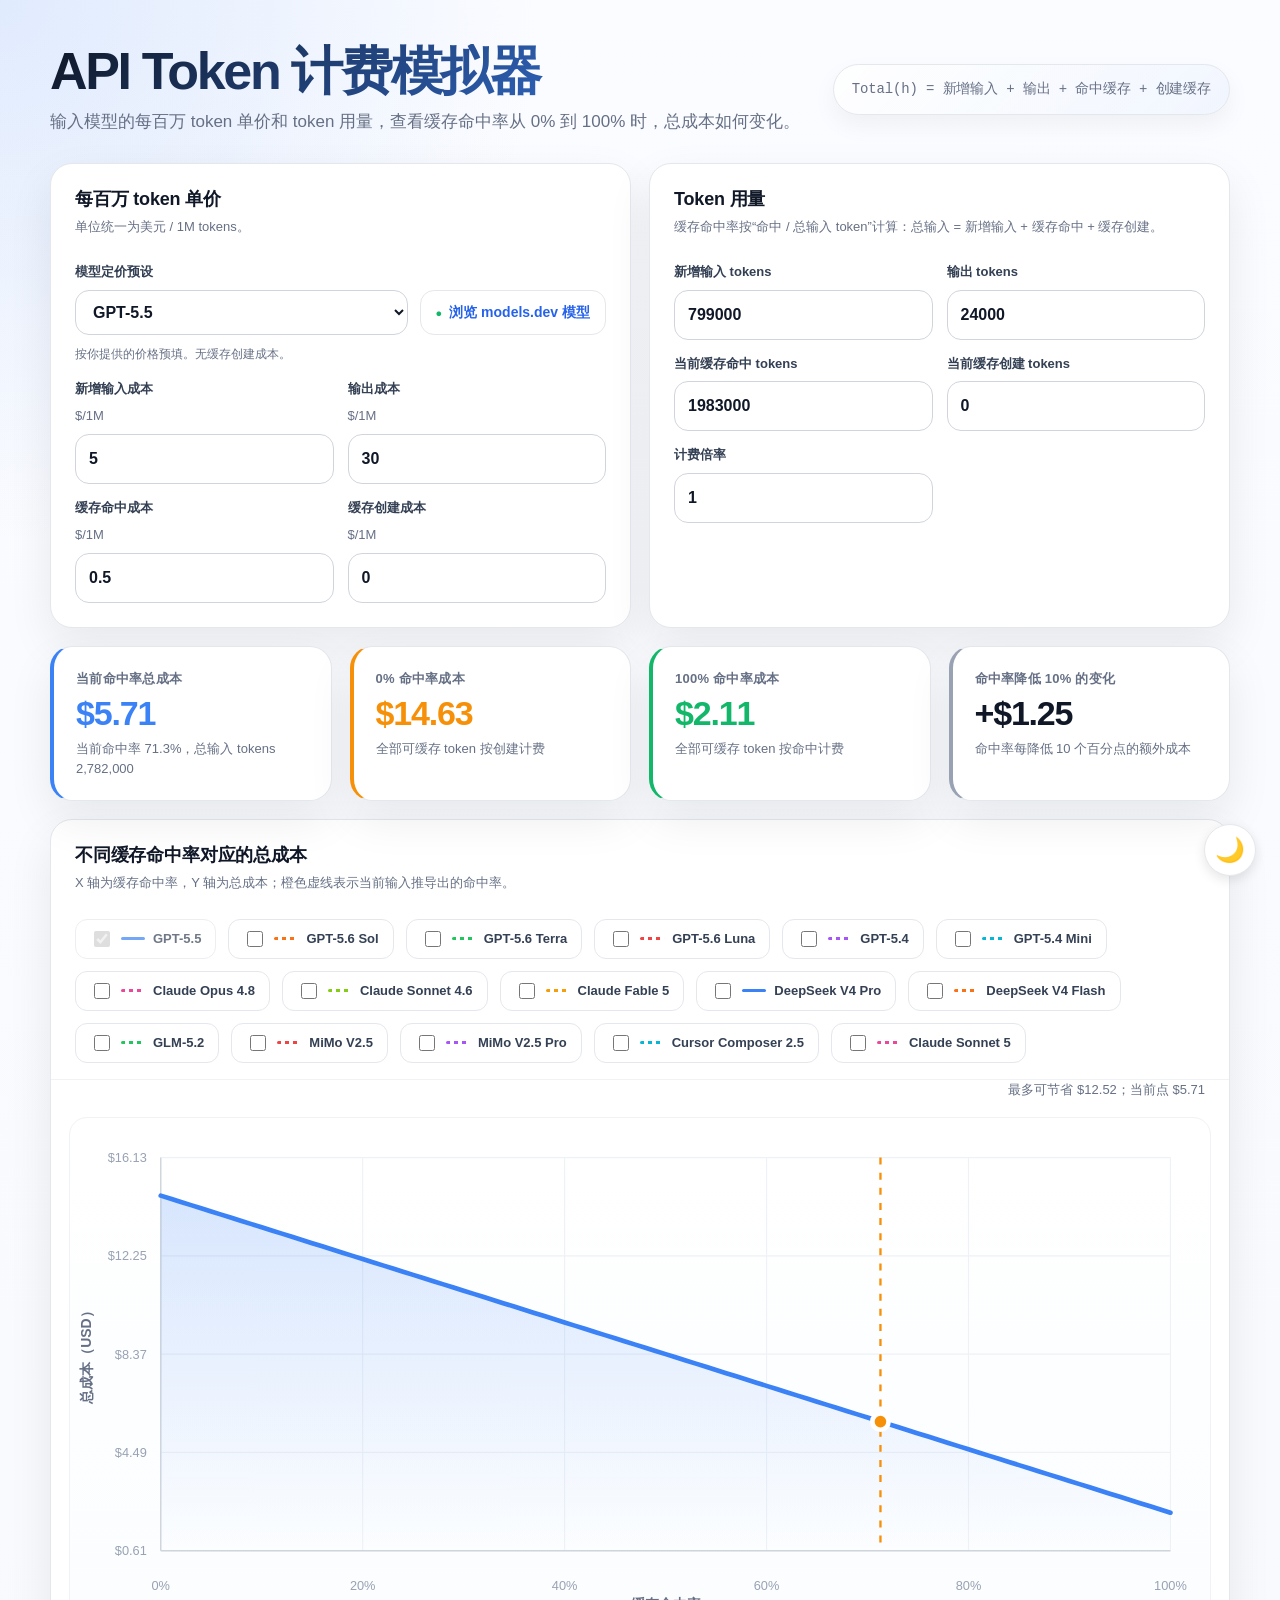
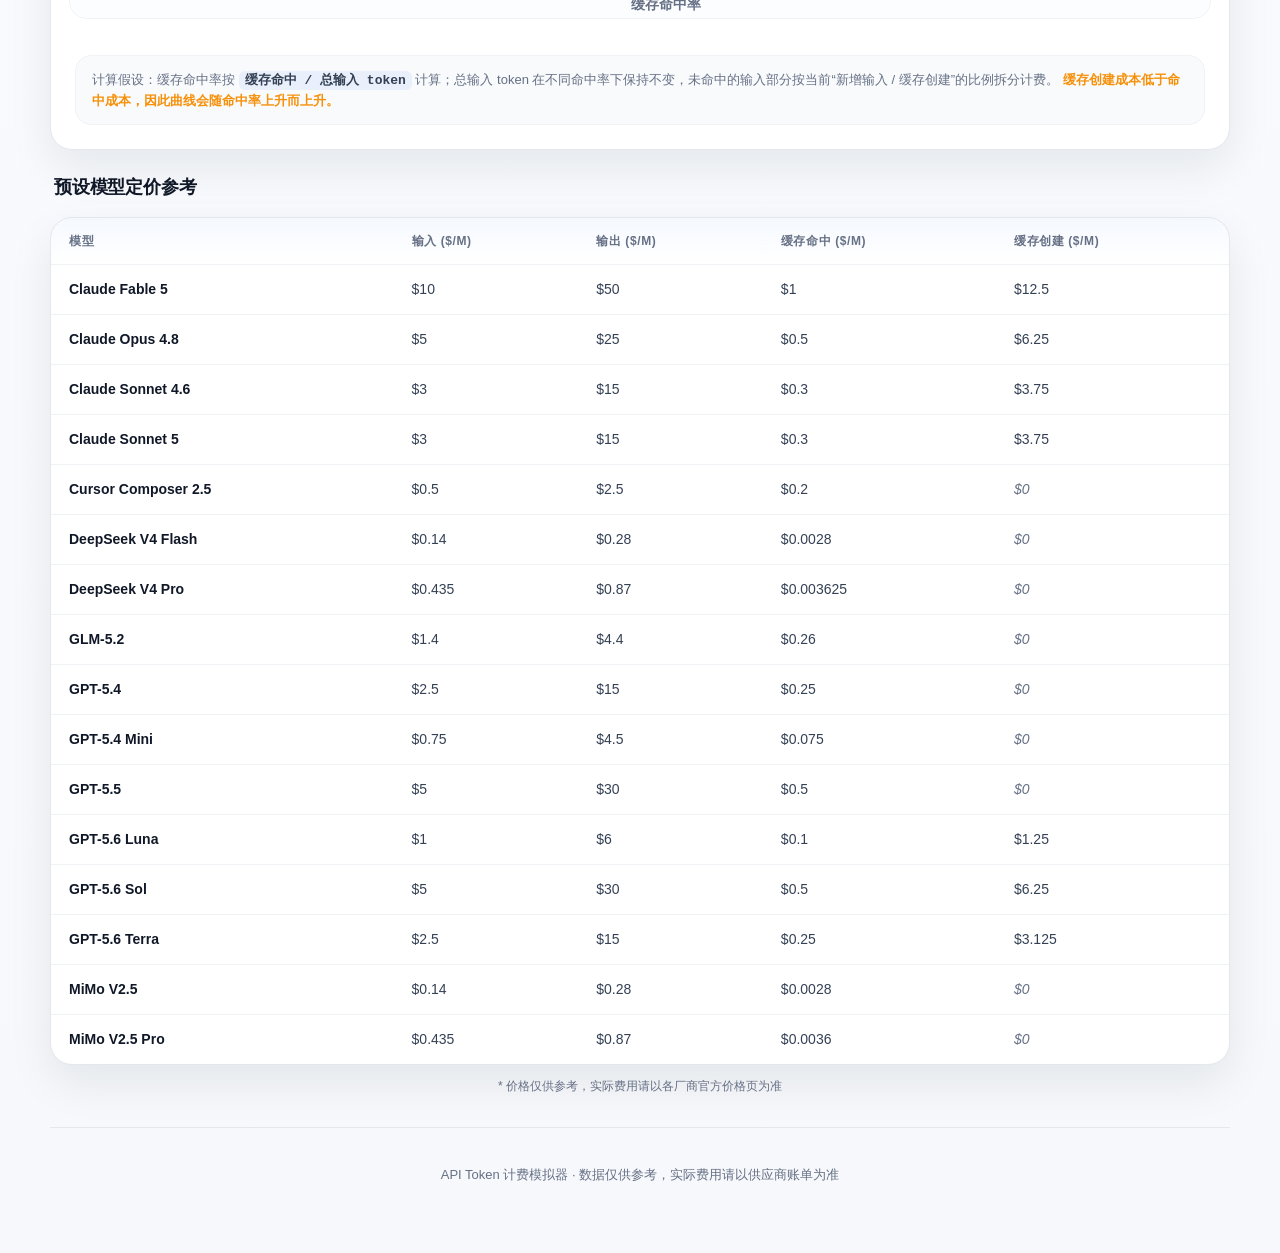
==== index.html @ b1115dfd "refactor: extract preset and chart modules" ====
<!doctype html>
<html lang="zh-CN">
<head>
  <meta charset="utf-8">
  <meta name="viewport" content="width=device-width, initial-scale=1">
  <title>API Token 计费模拟器</title>
  <link rel="stylesheet" href="styles.css">
</head>
<body>
  <div class="page">
    <header>
      <div>
        <h1>API Token 计费模拟器</h1>
        <p class="lead">输入模型的每百万 token 单价和 token 用量，查看缓存命中率从 0% 到 100% 时，总成本如何变化。</p>
      </div>
      <div class="formula-pill">Total(h) = 新增输入 + 输出 + 命中缓存 + 创建缓存</div>
    </header>

    <main>
      <section class="grid top-grid" aria-label="成本与 token 输入">
        <div class="panel">
          <div class="panel-head">
            <div>
              <h2 class="panel-title">每百万 token 单价</h2>
              <p class="panel-note">单位统一为美元 / 1M tokens。</p>
            </div>
          </div>
          <div class="preset-row">
            <div class="preset-head">
              <label>模型定价预设
                <select id="pricingPreset"></select>
              </label>
              <button type="button" id="loadModelsDev" class="md-btn"><span class="md-dot">●</span>浏览 models.dev 模型</button>
            </div>
            <p id="presetHint" class="preset-hint">预设仅用于快速填充，实际价格请以你的供应商账单或官方价格页为准。</p>
          </div>
          <div class="inputs">
            <label>新增输入成本 <span class="unit">$/1M</span>
              <input id="priceNew" type="number" min="0" step="0.0001" value="5">
            </label>
            <label>输出成本 <span class="unit">$/1M</span>
              <input id="priceOut" type="number" min="0" step="0.0001" value="30">
            </label>
            <label>缓存命中成本 <span class="unit">$/1M</span>
              <input id="priceHit" type="number" min="0" step="0.0001" value="0.5">
            </label>
            <label>缓存创建成本 <span class="unit">$/1M</span>
              <input id="priceCreate" type="number" min="0" step="0.0001" value="5">
            </label>
          </div>
        </div>

        <div class="panel">
          <div class="panel-head">
            <div>
            <h2 class="panel-title">Token 用量</h2>
              <p class="panel-note">缓存命中率按“命中 / 总输入 token”计算：总输入 = 新增输入 + 缓存命中 + 缓存创建。</p>
            </div>
          </div>
          <div class="inputs">
            <label>新增输入 tokens
              <input id="tokensNew" type="number" min="0" step="1" value="799000">
            </label>
            <label>输出 tokens
              <input id="tokensOut" type="number" min="0" step="1" value="24000">
            </label>
            <label>当前缓存命中 tokens
              <input id="tokensHit" type="number" min="0" step="1" value="1983000">
            </label>
            <label>当前缓存创建 tokens
              <input id="tokensCreate" type="number" min="0" step="1" value="0">
            </label>
            <label>计费倍率
              <input id="multiplier" type="number" min="0" step="0.01" value="1">
            </label>
          </div>
        </div>
      </section>

      <section class="grid summary-grid" aria-label="计算摘要">
        <div class="card">
          <span class="card-label">当前命中率总成本</span>
          <output id="currentCost" class="card-value">—</output>
          <div id="currentRateText" class="card-sub">—</div>
        </div>
        <div class="card">
          <span class="card-label">0% 命中率成本</span>
          <output id="zeroCost" class="card-value">—</output>
          <div class="card-sub">全部可缓存 token 按创建计费</div>
        </div>
        <div class="card">
          <span class="card-label">100% 命中率成本</span>
          <output id="fullCost" class="card-value">—</output>
          <div class="card-sub">全部可缓存 token 按命中计费</div>
        </div>
        <div class="card">
          <span class="card-label">命中率降低 10% 的变化</span>
          <output id="deltaCost" class="card-value">—</output>
          <div id="deltaText" class="card-sub">—</div>
        </div>
      </section>

      <section class="panel chart-panel" aria-label="成本曲线">
        <div class="panel-head">
          <div>
            <h2 class="panel-title">不同缓存命中率对应的总成本</h2>
            <p class="panel-note">X 轴为缓存命中率，Y 轴为总成本；橙色虚线表示当前输入推导出的命中率。</p>
          </div>
        </div>
        <div id="modelSelector" class="model-selector">
          <!-- 模型选择器将由 JavaScript 动态生成 -->
        </div>
        <div class="chart-controls">
          <span id="chartStatus" class="status">—</span>
        </div>
        <div class="chart-wrap">
          <svg id="chart" viewBox="0 0 980 430" role="img" aria-label="缓存命中率与总成本折线图"></svg>
          <div id="tooltip" class="tooltip" aria-hidden="true"></div>
        </div>
        <div class="help">
          计算假设：缓存命中率按 <code>缓存命中 / 总输入 token</code> 计算；总输入 token 在不同命中率下保持不变，未命中的输入部分按当前“新增输入 / 缓存创建”的比例拆分计费。
          <span id="inlineWarning"></span>
        </div>
      </section>
    </main>

    <section class="pricing-table-section" aria-label="模型定价参考表">
      <h2 class="panel-title pricing-table-title">预设模型定价参考</h2>
      <div class="pricing-table-wrap">
        <table class="pricing-table">
          <thead>
            <tr>
              <th>模型</th>
              <th>输入 ($/M)</th>
              <th>输出 ($/M)</th>
              <th>缓存命中 ($/M)</th>
              <th>缓存创建 ($/M)</th>
            </tr>
          </thead>
          <tbody id="pricingTableBody">
            <!-- 表格内容由 JavaScript 动态生成 -->
          </tbody>
        </table>
      </div>
      <p class="pricing-note">* 价格仅供参考，实际费用请以各厂商官方价格页为准</p>
    </section>

    <footer>
      <p>API Token 计费模拟器 · 数据仅供参考，实际费用请以供应商账单为准</p>
    </footer>
  </div>

  <button class="theme-toggle" id="themeToggle" title="切换深色/浅色模式">🌙</button>

  <div class="md-overlay" id="mdOverlay" role="dialog" aria-modal="true" aria-label="浏览 models.dev 真实模型">
    <div class="md-modal">
      <div class="md-head">
        <div>
          <div class="md-titleline">
            <span class="md-ledger-mark">$/M</span>
            <h3>models.dev 价格目录</h3>
          </div>
          <p class="md-sub">按需拉取当前模型价格，选中后填充到上方定价。仅本次会话有效，不会修改本地预设。</p>
        </div>
        <button type="button" class="md-close" id="mdClose" aria-label="关闭">×</button>
      </div>
      <input type="text" class="md-search" id="mdSearch" placeholder="搜索模型名称或厂商，例如 gpt、claude、gemini、deepseek…" autocomplete="off">
      <div class="md-status" id="mdStatus"></div>
      <div class="md-list" id="mdList"></div>
    </div>
  </div>

  <script type="module">
    import { $, clamp, escapeHtml } from './js/dom.js';
    import { MILLION, buildSeries, calculateCostAtRate, formatMoney, formatPercent, formatToken, readInputs } from './js/pricing.js';
    import { loadCalculatorState, loadTheme, saveCalculatorState, saveTheme } from './js/storage.js';
    import { renderChart, renderSummary } from './js/chart.js';
    import { applyPricingPreset, ensureModelVisible, findPricingPreset, getPricingPresets, getVisibleModels, initModelSelector, initPricingPresets, loadPricingPresets, registerRuntimePreset, renderModelSelector, renderPricingTable } from './js/presets.js';
    // 主题切换逻辑
    const themeToggle = document.getElementById('themeToggle');

    function getSystemTheme() {
      return window.matchMedia('(prefers-color-scheme: dark)').matches ? 'dark' : 'light';
    }

    function applyTheme(theme) {
      if (theme === 'dark') {
        document.documentElement.classList.add('dark-mode');
        themeToggle.textContent = '☀️';
        themeToggle.title = '切换到浅色模式';
      } else {
        document.documentElement.classList.remove('dark-mode');
        themeToggle.textContent = '🌙';
        themeToggle.title = '切换到深色模式';
      }
    }

    function toggleTheme() {
      const isDark = document.documentElement.classList.contains('dark-mode');
      const newTheme = isDark ? 'light' : 'dark';
      applyTheme(newTheme);
      saveTheme(newTheme);
    }

    // 初始化主题
    (function initTheme() {
      try {
        const saved = loadTheme();
        if (saved) {
          applyTheme(saved);
        } else {
          applyTheme(getSystemTheme());
        }
      } catch (_) {
        applyTheme(getSystemTheme());
      }
    })();

    themeToggle.addEventListener('click', toggleTheme);

    // 监听系统主题变化
    window.matchMedia('(prefers-color-scheme: dark)').addEventListener('change', (e) => {
      if (!loadTheme()) {
        applyTheme(e.matches ? 'dark' : 'light');
      }
    });

    const chartSize = { width: 980, height: 430 };
    const margin = { top: 34, right: 34, bottom: 58, left: 78 };
    const fields = [
      'priceNew', 'priceOut', 'priceHit', 'priceCreate',
      'tokensNew', 'tokensOut', 'tokensHit', 'tokensCreate', 'multiplier', 'pricingPreset'
    ];

    // ----- models.dev 真实模型浏览器：按需联网拉取，仅加入内存中的 pricingPresets，不写预设文件 -----
    const PROVIDER_LABELS = {
      openai: 'OpenAI', anthropic: 'Anthropic', google: 'Google', xai: 'xAI',
      deepseek: 'DeepSeek', zhipuai: 'Zhipu', mistral: 'Mistral', llama: 'Llama',
      alibaba: 'Qwen', xiaomi: 'Xiaomi', moonshotai: 'Kimi', meta: 'Meta',
      cohere: 'Cohere', perplexity: 'Perplexity', groq: 'Groq', togetherai: 'Together'
    };
    const provLabel = (p) => PROVIDER_LABELS[p] || p;

    let mdCatalogPromise = null;
    let mdCatalogList = [];

    const fmtUsd = (v) => (v >= 1 ? v.toFixed(2) : v.toFixed(v < 0.01 ? 4 : 3));


    function loadModelsDevCatalog() {
      if (mdCatalogPromise) return mdCatalogPromise;
      mdCatalogPromise = (async () => {
        try {
          const res = await fetch('https://models.dev/catalog.json', { cache: 'no-cache' });
          if (!res.ok) throw new Error('HTTP ' + res.status);
          const catalog = await res.json();
          mdCatalogList = buildCatalogList(catalog);
        } catch (e) {
          mdCatalogPromise = null;
          throw e;
        }
      })();
      return mdCatalogPromise;
    }

    function buildCatalogList(catalog) {
      const list = [];
      const providers = (catalog && catalog.providers) || {};
      for (const prov of Object.keys(providers)) {
        const models = (providers[prov] && providers[prov].models) || {};
        for (const mid of Object.keys(models)) {
          const m = models[mid];
          const c = m && m.cost;
          if (!c || c.input == null || c.output == null) continue;
          const name = m.name || mid;
          const id = 'md-' + (prov + '-' + mid).toLowerCase().replace(/[^a-z0-9]+/g, '-');
          list.push({
            id,
            provider: prov,
            label: provLabel(prov),
            name,
            priceNew: c.input,
            priceOut: c.output,
            priceHit: c.cache_read || 0,
            priceCreate: c.cache_write || 0,
            note: '来自 models.dev（' + provLabel(prov) + '），为基础费率，可能存在分档/上下文溢价，以官方账单为准。',
            search: (prov + ' ' + name + ' ' + mid + ' ' + (m.family || '')).toLowerCase()
          });
        }
      }
      list.sort((a, b) => a.label.localeCompare(b.label, 'en') || a.name.localeCompare(b.name, 'en'));
      return list;
    }

    function showCatalogReady() {
      $('mdStatus').textContent = '共 ' + mdCatalogList.length + ' 个带价格的模型，输入名称或厂商筛选。';
      renderCatalogResults('');
      $('mdSearch').focus();
    }

    function openModelsDevModal() {
      $('mdOverlay').classList.add('open');
      if (mdCatalogList.length) {
        showCatalogReady();
        return;
      }
      if (mdCatalogPromise) return;
      const btn = $('loadModelsDev');
      btn.disabled = true;
      btn.textContent = '加载中…';
      $('mdStatus').textContent = '正在从 models.dev 拉取最新模型与价格…';
      loadModelsDevCatalog().then(() => {
        showCatalogReady();
      }).catch((err) => {
        $('mdStatus').textContent = '加载失败：' + err.message + '（可能是网络或跨域限制，请稍后重试）。';
      }).finally(() => {
        btn.disabled = false;
        btn.innerHTML = '<span class="md-dot">●</span>浏览 models.dev 模型';
      });
    }

    function closeModelsDevModal() {
      $('mdOverlay').classList.remove('open');
      $('mdSearch').value = '';
    }

    function renderCatalogResults(query) {
      const list = $('mdList');
      const q = query.trim().toLowerCase();
      const matches = q ? mdCatalogList.filter((m) => m.search.includes(q)) : mdCatalogList;
      const shown = matches.slice(0, 300);
      if (matches.length === 0) {
        list.innerHTML = '<div class="md-empty">没有匹配 “' + escapeHtml(query) + '” 的模型。</div>';
        return;
      }
      let status;
      if (q) {
        status = '匹配 ' + matches.length + ' 个';
      } else {
        status = '共 ' + matches.length + ' 个带价格的模型，输入名称或厂商筛选。';
      }
      if (matches.length > shown.length) status += '（显示前 ' + shown.length + ' 个，继续输入可缩小范围）';
      $('mdStatus').textContent = status;
      list.innerHTML = shown.map((m) => (
        '<div class="md-row" data-id="' + m.id + '" role="option" tabindex="0">' +
          '<div class="md-main"><div class="md-name">' + escapeHtml(m.label + ' · ' + m.name) + '</div>' +
          '<div class="md-meta"><span class="md-prov">' + escapeHtml(m.provider) + '</span>' +
          (m.priceCreate ? '<span class="md-cache-tag">含缓存写入价</span>' : '') + '</div></div>' +
          '<div class="md-price"><span>in <b>$' + fmtUsd(m.priceNew) + '</b></span><span>out <b>$' + fmtUsd(m.priceOut) + '</b></span></div>' +
        '</div>'
      )).join('');
    }

    function addRuntimePreset(item) {
      const preset = registerRuntimePreset({
        id: item.id,
        name: item.label + ' · ' + item.name,
        priceNew: item.priceNew,
        priceOut: item.priceOut,
        priceHit: item.priceHit,
        priceCreate: item.priceCreate,
        note: item.note,
      });
      $('pricingPreset').value = preset.id;
      applyPricingPreset(preset.id);
      ensureModelVisible(preset.id);
      renderModelSelector(preset.id, update);
      renderPricingTable();
      update();
    }

    function selectModelsDevModel(id) {
      const item = mdCatalogList.find((m) => m.id === id);
      if (!item) return;
      addRuntimePreset(item);
      closeModelsDevModal();
    }








    const tokenFields = ['tokensNew', 'tokensOut', 'tokensHit', 'tokensCreate'];

    function saveToStorage() {
      const saved = loadCalculatorState();
      tokenFields.forEach((id) => { saved[id] = $(id).value; });
      saved.multiplier = $('multiplier').value;
      saved.pricingPreset = $('pricingPreset').value;
      saved.visibleModels = Array.from(getVisibleModels());
      saveCalculatorState(saved);
    }

    function loadFromStorage() {
      return loadCalculatorState();
    }

    function update() {
      const data = readInputs();
      renderSummary(data);
      renderChart(data, getPricingPresets(), getVisibleModels(), $('pricingPreset').value);
      saveToStorage();
    }

    fields.forEach((id) => $(id).addEventListener('input', () => {
      if (id === 'pricingPreset') {
        applyPricingPreset($('pricingPreset').value);
        // 切换预设时，确保新预设成为默认模型且可见
        const newPreset = $('pricingPreset').value;
        ensureModelVisible(newPreset);
        renderModelSelector(newPreset, update);
      }
      update();
    }));


    // 异步初始化
    async function init() {
      await loadPricingPresets();

      const saved = loadFromStorage();
      initPricingPresets('gpt55');
      if (saved.pricingPreset && findPricingPreset(saved.pricingPreset)) {
        $('pricingPreset').value = saved.pricingPreset;
        applyPricingPreset(saved.pricingPreset);
      }
      tokenFields.forEach((id) => {
        if (saved[id] !== undefined && saved[id] !== '') $(id).value = saved[id];
      });
      if (saved.multiplier !== undefined && saved.multiplier !== '') $('multiplier').value = saved.multiplier;

      renderPricingTable();
      initModelSelector($('pricingPreset').value, saved.visibleModels, update);
      setupModelsDevBrowser();
      update();
    }

    function setupModelsDevBrowser() {
      $('loadModelsDev').addEventListener('click', openModelsDevModal);
      $('mdClose').addEventListener('click', closeModelsDevModal);
      $('mdOverlay').addEventListener('click', (e) => {
        if (e.target === $('mdOverlay')) closeModelsDevModal();
      });
      let searchTimer = null;
      $('mdSearch').addEventListener('input', (e) => {
        clearTimeout(searchTimer);
        const v = e.target.value;
        searchTimer = setTimeout(() => renderCatalogResults(v), 120);
      });
      $('mdSearch').addEventListener('keydown', (e) => {
        if (e.key === 'Enter') {
          const first = $('mdList').querySelector('.md-row');
          if (first) selectModelsDevModel(first.getAttribute('data-id'));
        }
      });
      $('mdList').addEventListener('click', (e) => {
        const row = e.target.closest('.md-row');
        if (row) selectModelsDevModel(row.getAttribute('data-id'));
      });
      $('mdList').addEventListener('keydown', (e) => {
        if (e.key === 'Enter' && e.target.classList.contains('md-row')) {
          selectModelsDevModel(e.target.getAttribute('data-id'));
        }
      });
      document.addEventListener('keydown', (e) => {
        if (e.key === 'Escape' && $('mdOverlay').classList.contains('open')) closeModelsDevModal();
      });
    }

    init();
  </script>
</body>
</html>
---- styles.css ----
:root {
  color-scheme: light;
  --bg: #f6f8fb;
  --panel: #ffffff;
  --text: #101828;
  --muted: #667085;
  --line: #e4e7ec;
  --soft-line: #f0f2f5;
  --primary: #3b82f6;
  --primary-dark: #2563eb;
  --green: #12b76a;
  --orange: #f79009;
  --red: #f04438;
  --shadow: 0 18px 45px rgba(16, 24, 40, 0.08);
  --radius: 22px;
  --card-current-border: #3b82f6;
  --card-zero-border: #f79009;
  --card-full-border: #12b76a;
  --card-delta-border: #98a2b3;
}

:root.dark-mode {
  color-scheme: dark;
  --bg: #0f1117;
  --panel: #1a1d27;
  --text: #e5e7eb;
  --muted: #9ca3af;
  --line: #2d3139;
  --soft-line: #1f222a;
  --shadow: 0 18px 45px rgba(0, 0, 0, 0.3);
  --card-current-border: #60a5fa;
  --card-zero-border: #fbbf24;
  --card-full-border: #34d399;
  --card-delta-border: #6b7280;
}

* {
  box-sizing: border-box;
}

body {
  margin: 0;
  min-height: 100vh;
  background:
    radial-gradient(circle at top left, rgba(59, 130, 246, 0.14), transparent 34rem),
    linear-gradient(180deg, #fbfcff 0%, var(--bg) 100%);
  color: var(--text);
  font-family: -apple-system, BlinkMacSystemFont, "Segoe UI", "PingFang SC", "Hiragino Sans GB", "Microsoft YaHei", sans-serif;
  line-height: 1.5;
  transition: background 0.3s ease, color 0.3s ease;
}

:root.dark-mode body {
  background:
    radial-gradient(circle at top left, rgba(59, 130, 246, 0.08), transparent 34rem),
    linear-gradient(180deg, #13151d 0%, var(--bg) 100%);
}

.page {
  width: min(1180px, calc(100% - 32px));
  margin: 0 auto;
  padding: 44px 0 56px;
}

header {
  display: grid;
  grid-template-columns: 1fr auto;
  gap: 24px;
  align-items: end;
  margin-bottom: 28px;
}

h1 {
  margin: 0 0 10px;
  font-size: clamp(30px, 5vw, 52px);
  line-height: 1.06;
  letter-spacing: -0.045em;
  background: linear-gradient(135deg, var(--text) 0%, var(--primary) 100%);
  -webkit-background-clip: text;
  -webkit-text-fill-color: transparent;
  background-clip: text;
}

.lead {
  max-width: 760px;
  margin: 0;
  color: var(--muted);
  font-size: 17px;
}

.formula-pill {
  align-self: center;
  padding: 14px 18px;
  border: 1px solid var(--line);
  border-radius: 999px;
  background: linear-gradient(135deg, rgba(255, 255, 255, 0.9) 0%, rgba(59, 130, 246, 0.05) 100%);
  box-shadow: 0 10px 25px rgba(16, 24, 40, 0.05);
  color: var(--muted);
  font-size: 14px;
  white-space: nowrap;
  font-family: "SF Mono", "Fira Code", "Fira Mono", "Roboto Mono", monospace;
  font-weight: 500;
  letter-spacing: -0.01em;
}

.grid {
  display: grid;
  gap: 18px;
}

.top-grid {
  grid-template-columns: minmax(0, 1fr) minmax(0, 1fr);
  margin-bottom: 18px;
}

.panel {
  border: 1px solid var(--line);
  border-radius: var(--radius);
  background: var(--panel);
  box-shadow: var(--shadow);
  overflow: hidden;
  transition: transform 0.2s ease, box-shadow 0.2s ease;
}

.panel:hover {
  transform: translateY(-2px);
  box-shadow: 0 22px 50px rgba(16, 24, 40, 0.12);
}

.panel-head {
  display: flex;
  justify-content: space-between;
  gap: 16px;
  padding: 22px 24px 10px;
}

.panel-title {
  margin: 0;
  font-size: 18px;
  font-weight: 750;
  letter-spacing: -0.01em;
}

.panel-note {
  margin: 4px 0 0;
  color: var(--muted);
  font-size: 13px;
}

.inputs {
  display: grid;
  grid-template-columns: repeat(2, minmax(0, 1fr));
  gap: 14px;
  padding: 16px 24px 24px;
}

label {
  display: grid;
  gap: 8px;
  color: #344054;
  font-size: 13px;
  font-weight: 650;
}

:root.dark-mode label {
  color: #d1d5db;
}

.unit {
  color: var(--muted);
  font-weight: 500;
}

input,
select {
  width: 100%;
  border: 1px solid #d0d5dd;
  border-radius: 14px;
  padding: 12px 13px;
  color: var(--text);
  background: var(--panel);
  font: inherit;
  font-size: 16px;
  font-variant-numeric: tabular-nums;
  outline: none;
  transition: border-color 0.15s ease, box-shadow 0.15s ease;
}

:root.dark-mode input,
:root.dark-mode select {
  border-color: #374151;
}

input:focus,
select:focus {
  border-color: var(--primary);
  box-shadow: 0 0 0 4px rgba(59, 130, 246, 0.14);
}

input:hover:not(:focus),
select:hover:not(:focus) {
  border-color: #9ca3af;
}

.preset-row {
  padding: 16px 24px 0;
}

.preset-hint {
  margin: 10px 0 0;
  color: var(--muted);
  font-size: 12px;
}

.summary-grid {
  grid-template-columns: repeat(4, minmax(0, 1fr));
  margin-bottom: 18px;
}

.card {
  padding: 22px;
  border: 1px solid var(--line);
  border-radius: var(--radius);
  background: var(--panel);
  box-shadow: var(--shadow);
  border-left: 4px solid transparent;
  transition: transform 0.2s ease, box-shadow 0.2s ease, border-color 0.3s ease;
}

.card:hover {
  transform: translateY(-2px);
  box-shadow: 0 22px 50px rgba(16, 24, 40, 0.12);
}

.card:nth-child(1) {
  border-left-color: var(--card-current-border);
}

.card:nth-child(2) {
  border-left-color: var(--card-zero-border);
}

.card:nth-child(3) {
  border-left-color: var(--card-full-border);
}

.card:nth-child(4) {
  border-left-color: var(--card-delta-border);
}

.card-label {
  display: block;
  color: var(--muted);
  font-size: 13px;
  font-weight: 700;
  letter-spacing: 0.02em;
}

.card-value {
  margin-top: 8px;
  display: block;
  font-size: clamp(24px, 3vw, 34px);
  line-height: 1;
  font-weight: 820;
  letter-spacing: -0.035em;
  font-variant-numeric: tabular-nums;
  transition: color 0.3s ease;
}

.card:nth-child(1) .card-value {
  color: var(--primary);
}

.card:nth-child(2) .card-value {
  color: var(--orange);
}

.card:nth-child(3) .card-value {
  color: var(--green);
}

.card-sub {
  margin-top: 9px;
  color: var(--muted);
  font-size: 13px;
  min-height: 20px;
}

.chart-panel {
  padding: 0;
}

.chart-controls {
  display: flex;
  align-items: center;
  gap: 14px;
  flex-wrap: wrap;
  padding: 0 24px 18px;
}

.control-inline {
  display: flex;
  align-items: center;
  gap: 10px;
  color: #344054;
  font-size: 13px;
  font-weight: 700;
}

.control-inline input {
  width: 110px;
  padding: 9px 11px;
  font-size: 14px;
  border-radius: 12px;
}

.model-selector {
  display: flex;
  flex-wrap: wrap;
  gap: 12px;
  padding: 16px 24px;
  border-bottom: 1px solid var(--soft-line);
}

.model-selector-label {
  display: flex;
  align-items: center;
  gap: 8px;
  padding: 8px 14px;
  border: 1px solid var(--line);
  border-radius: 12px;
  background: var(--panel);
  cursor: pointer;
  font-size: 13px;
  font-weight: 600;
  transition: all 0.2s ease;
  user-select: none;
}

.model-selector-label:hover:not(.disabled) {
  border-color: var(--primary);
  background: rgba(59, 130, 246, 0.05);
}

.model-selector-label.disabled {
  opacity: 0.7;
  cursor: not-allowed;
}

.model-selector-label input[type="checkbox"] {
  width: 16px;
  height: 16px;
  padding: 0;
  border-radius: 4px;
  cursor: pointer;
}

.model-selector-label.disabled input[type="checkbox"] {
  cursor: not-allowed;
}

.model-color-indicator {
  display: inline-block;
  width: 24px;
  height: 3px;
  border-radius: 2px;
  flex-shrink: 0;
}

.model-name {
  white-space: nowrap;
}

.status {
  margin-left: auto;
  color: var(--muted);
  font-size: 13px;
}

.chart-wrap {
  position: relative;
  padding: 0 18px 22px;
}

svg {
  display: block;
  width: 100%;
  height: auto;
  border: 1px solid var(--soft-line);
  border-radius: 18px;
  background: linear-gradient(180deg, #ffffff 0%, #fbfdff 100%);
}

.axis-label {
  fill: #667085;
  font-size: 12px;
  font-weight: 650;
}

.tick-label {
  fill: #98a2b3;
  font-size: 11px;
  font-variant-numeric: tabular-nums;
}

.grid-line {
  stroke: #eef2f6;
  stroke-width: 1;
}

.axis-line {
  stroke: #d0d5dd;
  stroke-width: 1.2;
}

.cost-line {
  fill: none;
  stroke: var(--primary);
  stroke-width: 4;
  stroke-linecap: round;
  stroke-linejoin: round;
  filter: drop-shadow(0 8px 10px rgba(37, 99, 235, 0.18));
}

.area-fill {
  fill: url(#areaGradient);
}

.current-line {
  stroke: var(--orange);
  stroke-width: 2;
  stroke-dasharray: 6 7;
}

.current-dot {
  fill: var(--orange);
  stroke: white;
  stroke-width: 4;
}

.hover-layer {
  cursor: crosshair;
}

.tooltip {
  position: absolute;
  z-index: 3;
  min-width: 190px;
  padding: 12px 13px;
  border: 1px solid rgba(16, 24, 40, 0.08);
  border-radius: 14px;
  background: rgba(16, 24, 40, 0.92);
  color: #fff;
  box-shadow: 0 16px 32px rgba(16, 24, 40, 0.22);
  font-size: 13px;
  pointer-events: none;
  opacity: 0;
  transform: translate(-50%, calc(-100% - 12px));
  transition: opacity 0.12s ease;
}

.tooltip strong {
  display: block;
  margin-bottom: 3px;
  font-size: 16px;
  font-variant-numeric: tabular-nums;
}

.help {
  margin: 14px 24px 24px;
  padding: 14px 16px;
  border-radius: 16px;
  background: #f8fafc;
  color: var(--muted);
  font-size: 13px;
  border: 1px solid var(--soft-line);
}

:root.dark-mode .help {
  background: #1f222a;
  border-color: #2d3139;
}

:root.dark-mode .current-dot {
  stroke: #1a1d27;
}

:root.dark-mode svg {
  background: linear-gradient(180deg, #1a1d27 0%, #13151d 100%);
}

.help code {
  color: #344054;
  font-weight: 700;
  background: rgba(59, 130, 246, 0.08);
  padding: 2px 6px;
  border-radius: 6px;
}

:root.dark-mode .help code {
  color: #93c5fd;
  background: rgba(59, 130, 246, 0.15);
}

.warning {
  color: var(--orange);
  font-weight: 750;
}

footer {
  margin-top: 32px;
  padding-top: 24px;
  border-top: 1px solid var(--line);
  text-align: center;
  color: var(--muted);
  font-size: 13px;
}

footer a {
  color: var(--primary);
  text-decoration: none;
}

footer a:hover {
  text-decoration: underline;
}

.theme-toggle {
  position: fixed;
  bottom: 24px;
  right: 24px;
  width: 52px;
  height: 52px;
  border-radius: 50%;
  border: 1px solid var(--line);
  background: var(--panel);
  box-shadow: 0 4px 12px rgba(0, 0, 0, 0.1);
  cursor: pointer;
  display: flex;
  align-items: center;
  justify-content: center;
  font-size: 24px;
  transition: all 0.3s ease;
  z-index: 100;
}

.theme-toggle:hover {
  transform: scale(1.1);
  box-shadow: 0 6px 20px rgba(0, 0, 0, 0.15);
}

.theme-toggle:active {
  transform: scale(0.95);
}

@keyframes fadeIn {
  from {
    opacity: 0;
    transform: translateY(10px);
  }
  to {
    opacity: 1;
    transform: translateY(0);
  }
}

.panel,
.card {
  animation: fadeIn 0.4s ease-out;
}

.card:nth-child(2) {
  animation-delay: 0.05s;
}

.card:nth-child(3) {
  animation-delay: 0.1s;
}

.card:nth-child(4) {
  animation-delay: 0.15s;
}

.pricing-table-title {
  margin-bottom: 16px;
  padding-left: 4px;
}

.pricing-table-section {
  margin-top: 24px;
  margin-bottom: 18px;
}

.pricing-table-wrap {
  overflow-x: auto;
  border: 1px solid var(--line);
  border-radius: var(--radius);
  background: var(--panel);
  box-shadow: var(--shadow);
}

.pricing-table {
  width: 100%;
  border-collapse: collapse;
  font-size: 14px;
}

.pricing-table th,
.pricing-table td {
  padding: 14px 18px;
  text-align: left;
  border-bottom: 1px solid var(--soft-line);
  white-space: nowrap;
}

.pricing-table th {
  background: linear-gradient(180deg, rgba(59, 130, 246, 0.05) 0%, transparent 100%);
  color: var(--muted);
  font-size: 12px;
  font-weight: 700;
  text-transform: uppercase;
  letter-spacing: 0.05em;
}

.pricing-table tbody tr:last-child td {
  border-bottom: none;
}

.pricing-table tbody tr:hover {
  background: rgba(59, 130, 246, 0.03);
}

:root.dark-mode .pricing-table tbody tr:hover {
  background: rgba(59, 130, 246, 0.08);
}

.pricing-table td:first-child {
  font-weight: 650;
  color: var(--text);
}

.pricing-table td:not(:first-child) {
  font-variant-numeric: tabular-nums;
  color: #344054;
}

:root.dark-mode .pricing-table td:not(:first-child) {
  color: #d1d5db;
}

.price-zero {
  color: var(--muted) !important;
  font-style: italic;
}

.pricing-note {
  margin-top: 12px;
  color: var(--muted);
  font-size: 12px;
  text-align: center;
}

@media (max-width: 920px) {
  header,
  .top-grid,
  .summary-grid {
    grid-template-columns: 1fr;
  }

  .formula-pill {
    justify-self: start;
    white-space: normal;
  }
}

@media (max-width: 620px) {
  .page {
    width: min(100% - 20px, 1180px);
    padding-top: 26px;
  }

  .inputs {
    grid-template-columns: 1fr;
    padding: 14px 16px 18px;
  }

  .panel-head,
  .chart-controls {
    padding-left: 16px;
    padding-right: 16px;
  }

  .card {
    padding: 18px;
  }

  .status {
    width: 100%;
    margin-left: 0;
  }
}
/* models.dev 真实模型浏览器 */
.preset-head {
  display: flex;
  align-items: flex-end;
  gap: 12px;
  flex-wrap: wrap;
}

.preset-head label {
  flex: 1;
  min-width: 240px;
}

.md-btn {
  appearance: none;
  border: 1px solid var(--line);
  background: var(--panel);
  color: var(--primary-dark);
  font: inherit;
  font-size: 14px;
  font-weight: 600;
  padding: 11px 15px;
  border-radius: 14px;
  cursor: pointer;
  transition: border-color .15s ease, background .15s ease, color .15s ease;
  white-space: nowrap;
  flex-shrink: 0;
}
.md-btn:hover { border-color: var(--primary); background: rgba(59, 130, 246, .06); }
.md-btn:disabled { opacity: .65; cursor: progress; }
.md-btn .md-dot { color: var(--green); margin-right: 7px; font-size: 11px; vertical-align: middle; }

.md-overlay {
  position: fixed;
  inset: 0;
  background: rgba(16, 24, 40, .36);
  backdrop-filter: blur(6px);
  display: none;
  align-items: center;
  justify-content: center;
  padding: 28px;
  z-index: 50;
}
.md-overlay.open { display: flex; }
.md-modal {
  width: min(860px, 100%);
  max-height: min(82vh, 720px);
  background: linear-gradient(180deg, rgba(255, 255, 255, .98) 0%, var(--panel) 100%);
  border: 1px solid var(--line);
  border-radius: var(--radius);
  box-shadow: 0 24px 70px rgba(16, 24, 40, .18);
  display: flex;
  flex-direction: column;
  overflow: hidden;
}
:root.dark-mode .md-modal {
  background: linear-gradient(180deg, rgba(31, 34, 42, .98) 0%, var(--panel) 100%);
  box-shadow: 0 24px 70px rgba(0, 0, 0, .42);
}
.md-head {
  display: flex;
  align-items: flex-start;
  justify-content: space-between;
  gap: 18px;
  padding: 22px 24px 16px;
  border-bottom: 1px solid var(--soft-line);
}
.md-titleline {
  display: flex;
  align-items: center;
  gap: 10px;
}
.md-ledger-mark {
  width: 34px;
  height: 34px;
  border: 1px solid rgba(59, 130, 246, .22);
  border-radius: 12px;
  background:
    linear-gradient(135deg, rgba(59, 130, 246, .16), rgba(18, 183, 106, .12)),
    var(--bg);
  display: grid;
  place-items: center;
  color: var(--primary-dark);
  font-family: "SF Mono", "Fira Code", monospace;
  font-size: 13px;
  font-weight: 700;
  letter-spacing: -.04em;
  box-shadow: inset 0 1px 0 rgba(255, 255, 255, .6);
}
.md-head h3 {
  margin: 0;
  font-size: 20px;
  line-height: 1.2;
  letter-spacing: -0.035em;
}
.md-head .md-sub {
  max-width: 660px;
  margin: 8px 0 0;
  font-size: 13px;
  color: var(--muted);
  line-height: 1.55;
}
.md-close {
  appearance: none;
  border: 1px solid transparent;
  background: transparent;
  font-size: 24px;
  line-height: 1;
  color: var(--muted);
  cursor: pointer;
  width: 36px;
  height: 36px;
  border-radius: 12px;
  flex-shrink: 0;
  transition: background .15s ease, border-color .15s ease, color .15s ease;
}
.md-close:hover { background: var(--soft-line); border-color: var(--line); color: var(--text); }
.md-search {
  margin: 18px 24px 10px;
  padding: 12px 14px;
  border: 1px solid var(--line);
  border-radius: 15px;
  font: inherit;
  font-size: 15px;
  background: var(--bg);
  color: var(--text);
  box-shadow: inset 0 1px 0 rgba(255, 255, 255, .45);
}
.md-search:focus { outline: none; border-color: var(--primary); box-shadow: 0 0 0 4px rgba(59, 130, 246, .14); }
.md-status {
  padding: 0 24px 10px;
  font-size: 12px;
  color: var(--muted);
  min-height: 18px;
}
.md-list {
  overflow-y: auto;
  padding: 0 18px 18px;
  flex: 1;
  scrollbar-gutter: stable;
}
.md-row {
  position: relative;
  display: grid;
  grid-template-columns: minmax(0, 1fr) auto;
  align-items: center;
  gap: 18px;
  padding: 14px 15px 14px 18px;
  border-radius: 18px;
  cursor: pointer;
  border: 1px solid transparent;
  background: rgba(255, 255, 255, .52);
  transition: background .15s ease, border-color .15s ease, transform .15s ease, box-shadow .15s ease;
}
:root.dark-mode .md-row { background: rgba(255, 255, 255, .02); }
.md-row::before {
  content: "";
  position: absolute;
  left: 8px;
  top: 13px;
  bottom: 13px;
  width: 3px;
  border-radius: 999px;
  background: linear-gradient(180deg, var(--primary), var(--green));
  opacity: 0;
  transition: opacity .15s ease;
}
.md-row + .md-row { margin-top: 6px; }
.md-row:hover,
.md-row:focus-visible {
  background: var(--panel);
  border-color: var(--line);
  box-shadow: 0 12px 28px rgba(16, 24, 40, .07);
  transform: translateY(-1px);
  outline: none;
}
.md-row:hover::before,
.md-row:focus-visible::before { opacity: 1; }
.md-main { min-width: 0; }
.md-name {
  overflow: hidden;
  color: var(--text);
  font-weight: 650;
  font-size: 14px;
  line-height: 1.35;
  text-overflow: ellipsis;
  white-space: nowrap;
}
.md-meta {
  display: flex;
  align-items: center;
  gap: 7px;
  margin-top: 6px;
  color: var(--muted);
  font-size: 12px;
}
.md-prov {
  display: inline-flex;
  align-items: center;
  max-width: 160px;
  padding: 3px 8px;
  border: 1px solid var(--line);
  border-radius: 999px;
  background: var(--bg);
  overflow: hidden;
  text-overflow: ellipsis;
  white-space: nowrap;
}
.md-cache-tag { color: var(--green); }
.md-price {
  display: grid;
  grid-template-columns: repeat(2, auto);
  gap: 6px;
  color: var(--muted);
  font-family: "SF Mono", "Fira Code", monospace;
  font-size: 11px;
  line-height: 1;
  text-align: right;
  white-space: nowrap;
}
.md-price span {
  display: inline-flex;
  align-items: baseline;
  gap: 6px;
  padding: 8px 9px;
  border: 1px solid var(--line);
  border-radius: 12px;
  background: var(--bg);
}
.md-price b { color: var(--text); font-weight: 700; font-size: 12px; }
.md-empty {
  margin: 8px 6px 0;
  padding: 34px 20px;
  border: 1px dashed var(--line);
  border-radius: 16px;
  text-align: center;
  color: var(--muted);
  background: var(--bg);
  font-size: 14px;
}

@media (max-width: 620px) {
  .md-overlay { padding: 12px; }
  .md-modal { max-height: 88vh; }
  .md-head { padding: 18px 18px 14px; }
  .md-head h3 { font-size: 19px; }
  .md-search { margin: 14px 18px 8px; }
  .md-status { padding: 0 18px 8px; }
  .md-list { padding: 0 12px 14px; }
  .md-row {
    grid-template-columns: 1fr;
    gap: 10px;
  }
  .md-price {
    justify-self: start;
    text-align: left;
  }
}
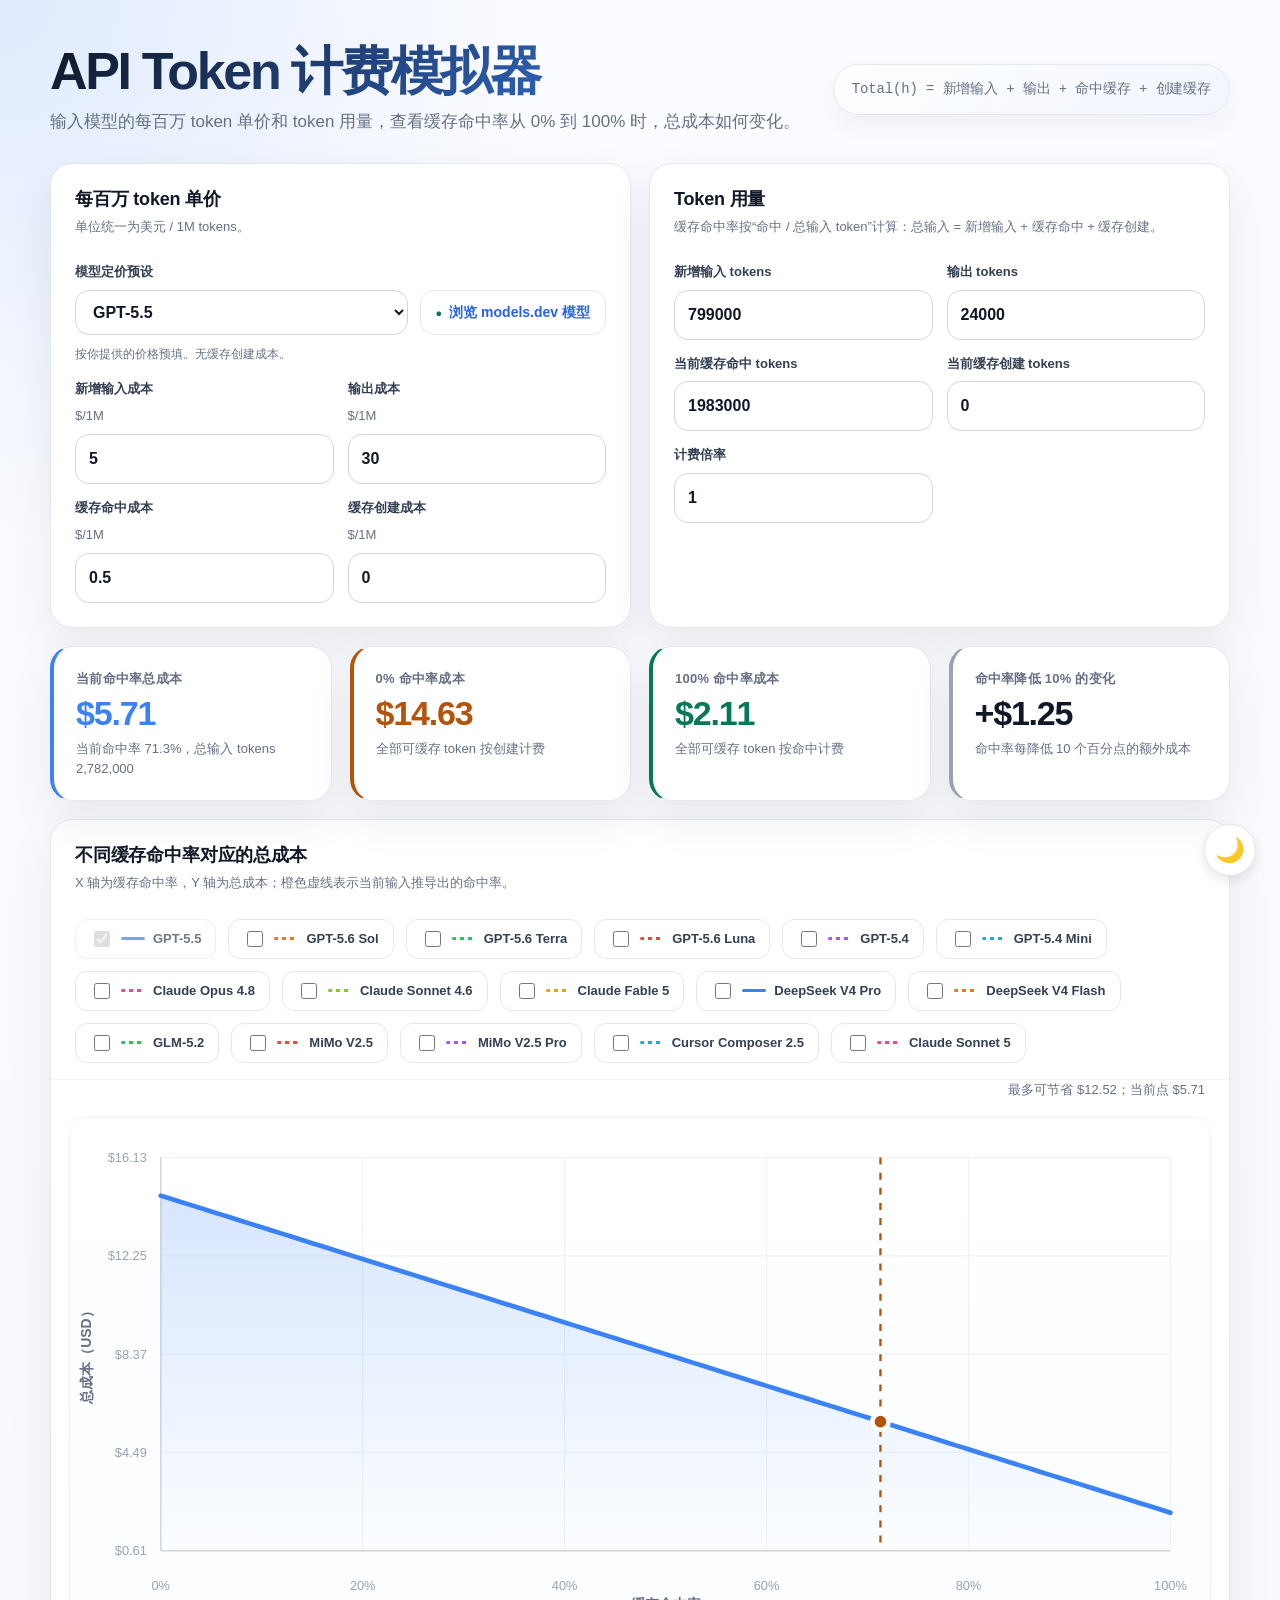
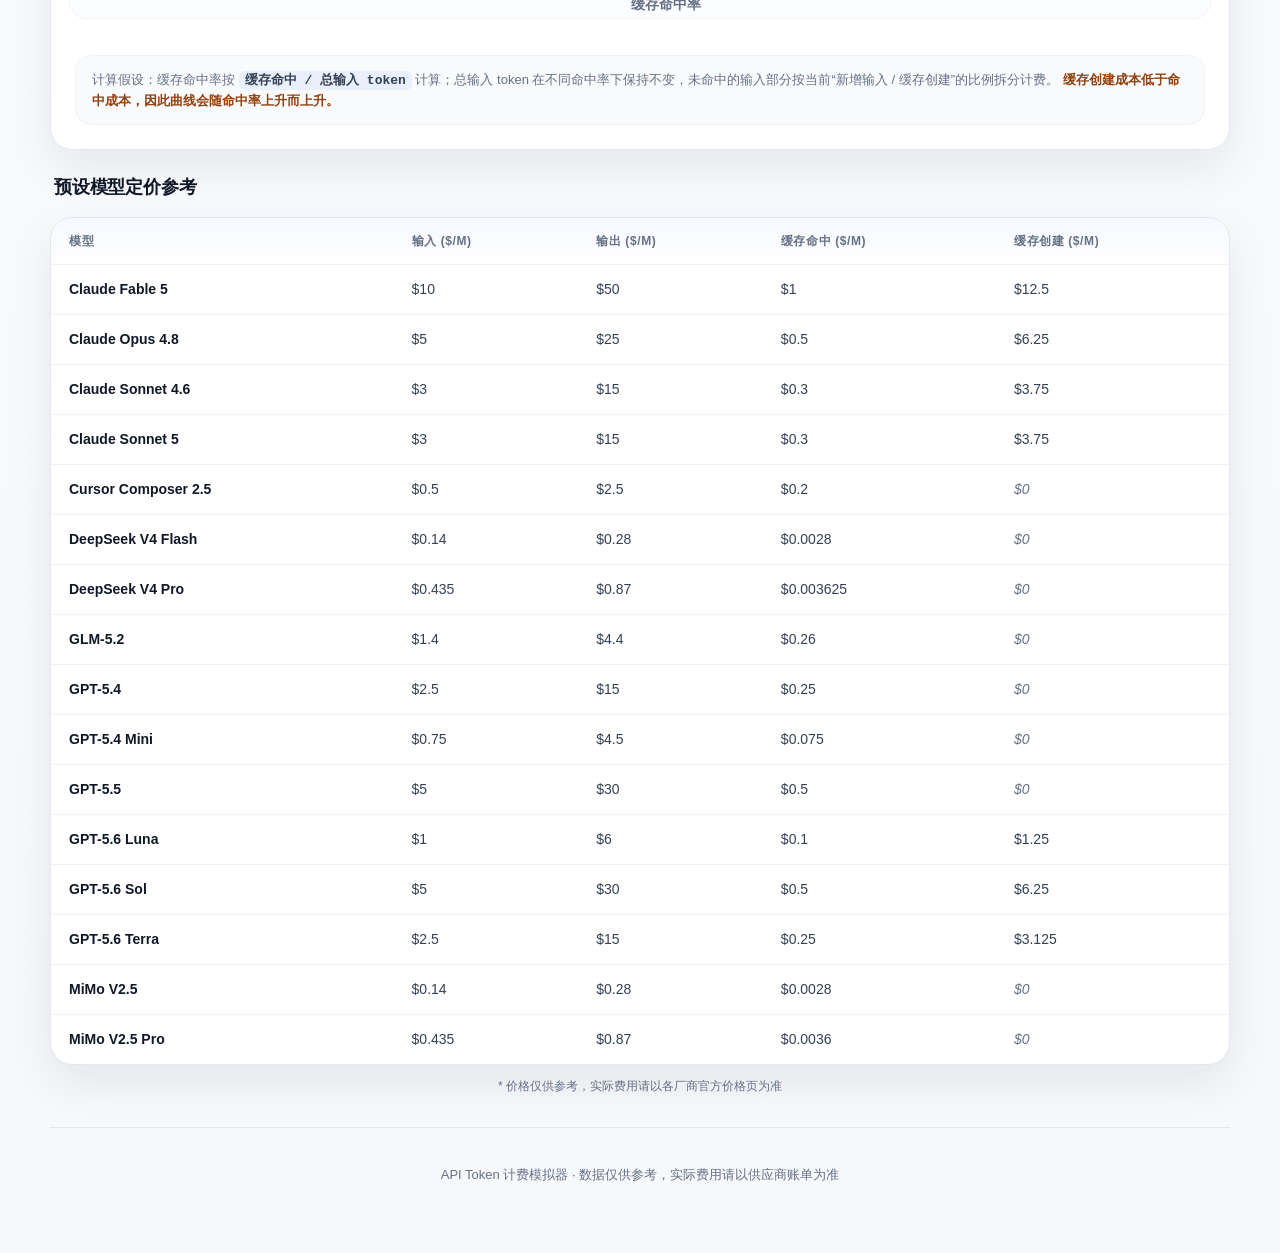
==== commit 4152cc4f: "fix: improve accessibility contrast" ====
--- a/index.html
+++ b/index.html
@@ -3,6 +3,7 @@
 <head>
   <meta charset="utf-8">
   <meta name="viewport" content="width=device-width, initial-scale=1">
+  <meta name="description" content="比较 API 模型在不同缓存命中率下的 token 成本，并浏览 models.dev 模型价格。">
   <title>API Token 计费模拟器</title>
   <link rel="stylesheet" href="styles.css">
 </head>
@@ -152,325 +153,64 @@
 
   <button class="theme-toggle" id="themeToggle" title="切换深色/浅色模式">🌙</button>
 
-  <div class="md-overlay" id="mdOverlay" role="dialog" aria-modal="true" aria-label="浏览 models.dev 真实模型">
+  <div class="md-overlay" id="mdOverlay" role="dialog" aria-modal="true" aria-labelledby="mdTitle" aria-describedby="mdDescription">
     <div class="md-modal">
       <div class="md-head">
         <div>
           <div class="md-titleline">
             <span class="md-ledger-mark">$/M</span>
-            <h3>models.dev 价格目录</h3>
-          </div>
-          <p class="md-sub">按需拉取当前模型价格，选中后填充到上方定价。仅本次会话有效，不会修改本地预设。</p>
+            <h3 id="mdTitle">models.dev 价格目录</h3>
+          </div>
+          <p class="md-sub" id="mdDescription">搜索、筛选并比较当前模型价格。确认后仅加入本次页面会话，不修改本地预设。</p>
         </div>
         <button type="button" class="md-close" id="mdClose" aria-label="关闭">×</button>
       </div>
-      <input type="text" class="md-search" id="mdSearch" placeholder="搜索模型名称或厂商，例如 gpt、claude、gemini、deepseek…" autocomplete="off">
-      <div class="md-status" id="mdStatus"></div>
-      <div class="md-list" id="mdList"></div>
+      <div class="md-controls">
+        <input type="search" class="md-search" id="mdSearch" placeholder="搜索模型名称、ID、family 或厂商…" autocomplete="off">
+        <div class="md-filter-bar">
+          <details class="md-provider-filter" id="mdProviderFilter">
+            <summary id="mdProviderSummary">厂商</summary>
+            <div class="md-provider-menu" id="mdProviderMenu"></div>
+          </details>
+          <label class="md-cache-filter">缓存支持
+            <select id="mdCacheFilter">
+              <option value="all">全部</option>
+              <option value="supported">支持缓存</option>
+              <option value="unsupported">不支持缓存</option>
+            </select>
+          </label>
+          <button type="button" class="md-clear" id="mdClearFilters">清除筛选</button>
+        </div>
+        <div class="md-status" id="mdStatus" aria-live="polite"></div>
+      </div>
+      <div class="md-table-wrap" id="mdTableWrap">
+        <table class="md-table">
+          <thead>
+            <tr>
+              <th scope="col">模型</th>
+              <th scope="col">厂商</th>
+              <th scope="col" data-sort-key="contextWindow" aria-sort="none"><button type="button">Context <span aria-hidden="true">↕</span></button></th>
+              <th scope="col" data-sort-key="priceInput" aria-sort="none"><button type="button">输入 <span aria-hidden="true">↕</span></button></th>
+              <th scope="col" data-sort-key="priceOutput" aria-sort="none"><button type="button">输出 <span aria-hidden="true">↕</span></button></th>
+              <th scope="col" data-sort-key="priceCacheRead" aria-sort="none"><button type="button">缓存读取 <span aria-hidden="true">↕</span></button></th>
+              <th scope="col" data-sort-key="priceCacheWrite" aria-sort="none"><button type="button">缓存写入 <span aria-hidden="true">↕</span></button></th>
+            </tr>
+          </thead>
+          <tbody id="mdTableBody"></tbody>
+        </table>
+        <div class="md-empty" id="mdEmpty" hidden></div>
+      </div>
+      <div class="md-confirm-bar">
+        <div>
+          <span class="md-selection-label">当前选择</span>
+          <strong id="mdSelectedName">请先选择一个模型</strong>
+          <span id="mdSelectedMeta"></span>
+        </div>
+        <button type="button" class="md-confirm" id="mdConfirm" disabled>使用此模型</button>
+      </div>
     </div>
   </div>
 
-  <script type="module">
-    import { $, clamp, escapeHtml } from './js/dom.js';
-    import { MILLION, buildSeries, calculateCostAtRate, formatMoney, formatPercent, formatToken, readInputs } from './js/pricing.js';
-    import { loadCalculatorState, loadTheme, saveCalculatorState, saveTheme } from './js/storage.js';
-    import { renderChart, renderSummary } from './js/chart.js';
-    import { applyPricingPreset, ensureModelVisible, findPricingPreset, getPricingPresets, getVisibleModels, initModelSelector, initPricingPresets, loadPricingPresets, registerRuntimePreset, renderModelSelector, renderPricingTable } from './js/presets.js';
-    // 主题切换逻辑
-    const themeToggle = document.getElementById('themeToggle');
-
-    function getSystemTheme() {
-      return window.matchMedia('(prefers-color-scheme: dark)').matches ? 'dark' : 'light';
-    }
-
-    function applyTheme(theme) {
-      if (theme === 'dark') {
-        document.documentElement.classList.add('dark-mode');
-        themeToggle.textContent = '☀️';
-        themeToggle.title = '切换到浅色模式';
-      } else {
-        document.documentElement.classList.remove('dark-mode');
-        themeToggle.textContent = '🌙';
-        themeToggle.title = '切换到深色模式';
-      }
-    }
-
-    function toggleTheme() {
-      const isDark = document.documentElement.classList.contains('dark-mode');
-      const newTheme = isDark ? 'light' : 'dark';
-      applyTheme(newTheme);
-      saveTheme(newTheme);
-    }
-
-    // 初始化主题
-    (function initTheme() {
-      try {
-        const saved = loadTheme();
-        if (saved) {
-          applyTheme(saved);
-        } else {
-          applyTheme(getSystemTheme());
-        }
-      } catch (_) {
-        applyTheme(getSystemTheme());
-      }
-    })();
-
-    themeToggle.addEventListener('click', toggleTheme);
-
-    // 监听系统主题变化
-    window.matchMedia('(prefers-color-scheme: dark)').addEventListener('change', (e) => {
-      if (!loadTheme()) {
-        applyTheme(e.matches ? 'dark' : 'light');
-      }
-    });
-
-    const chartSize = { width: 980, height: 430 };
-    const margin = { top: 34, right: 34, bottom: 58, left: 78 };
-    const fields = [
-      'priceNew', 'priceOut', 'priceHit', 'priceCreate',
-      'tokensNew', 'tokensOut', 'tokensHit', 'tokensCreate', 'multiplier', 'pricingPreset'
-    ];
-
-    // ----- models.dev 真实模型浏览器：按需联网拉取，仅加入内存中的 pricingPresets，不写预设文件 -----
-    const PROVIDER_LABELS = {
-      openai: 'OpenAI', anthropic: 'Anthropic', google: 'Google', xai: 'xAI',
-      deepseek: 'DeepSeek', zhipuai: 'Zhipu', mistral: 'Mistral', llama: 'Llama',
-      alibaba: 'Qwen', xiaomi: 'Xiaomi', moonshotai: 'Kimi', meta: 'Meta',
-      cohere: 'Cohere', perplexity: 'Perplexity', groq: 'Groq', togetherai: 'Together'
-    };
-    const provLabel = (p) => PROVIDER_LABELS[p] || p;
-
-    let mdCatalogPromise = null;
-    let mdCatalogList = [];
-
-    const fmtUsd = (v) => (v >= 1 ? v.toFixed(2) : v.toFixed(v < 0.01 ? 4 : 3));
-
-
-    function loadModelsDevCatalog() {
-      if (mdCatalogPromise) return mdCatalogPromise;
-      mdCatalogPromise = (async () => {
-        try {
-          const res = await fetch('https://models.dev/catalog.json', { cache: 'no-cache' });
-          if (!res.ok) throw new Error('HTTP ' + res.status);
-          const catalog = await res.json();
-          mdCatalogList = buildCatalogList(catalog);
-        } catch (e) {
-          mdCatalogPromise = null;
-          throw e;
-        }
-      })();
-      return mdCatalogPromise;
-    }
-
-    function buildCatalogList(catalog) {
-      const list = [];
-      const providers = (catalog && catalog.providers) || {};
-      for (const prov of Object.keys(providers)) {
-        const models = (providers[prov] && providers[prov].models) || {};
-        for (const mid of Object.keys(models)) {
-          const m = models[mid];
-          const c = m && m.cost;
-          if (!c || c.input == null || c.output == null) continue;
-          const name = m.name || mid;
-          const id = 'md-' + (prov + '-' + mid).toLowerCase().replace(/[^a-z0-9]+/g, '-');
-          list.push({
-            id,
-            provider: prov,
-            label: provLabel(prov),
-            name,
-            priceNew: c.input,
-            priceOut: c.output,
-            priceHit: c.cache_read || 0,
-            priceCreate: c.cache_write || 0,
-            note: '来自 models.dev（' + provLabel(prov) + '），为基础费率，可能存在分档/上下文溢价，以官方账单为准。',
-            search: (prov + ' ' + name + ' ' + mid + ' ' + (m.family || '')).toLowerCase()
-          });
-        }
-      }
-      list.sort((a, b) => a.label.localeCompare(b.label, 'en') || a.name.localeCompare(b.name, 'en'));
-      return list;
-    }
-
-    function showCatalogReady() {
-      $('mdStatus').textContent = '共 ' + mdCatalogList.length + ' 个带价格的模型，输入名称或厂商筛选。';
-      renderCatalogResults('');
-      $('mdSearch').focus();
-    }
-
-    function openModelsDevModal() {
-      $('mdOverlay').classList.add('open');
-      if (mdCatalogList.length) {
-        showCatalogReady();
-        return;
-      }
-      if (mdCatalogPromise) return;
-      const btn = $('loadModelsDev');
-      btn.disabled = true;
-      btn.textContent = '加载中…';
-      $('mdStatus').textContent = '正在从 models.dev 拉取最新模型与价格…';
-      loadModelsDevCatalog().then(() => {
-        showCatalogReady();
-      }).catch((err) => {
-        $('mdStatus').textContent = '加载失败：' + err.message + '（可能是网络或跨域限制，请稍后重试）。';
-      }).finally(() => {
-        btn.disabled = false;
-        btn.innerHTML = '<span class="md-dot">●</span>浏览 models.dev 模型';
-      });
-    }
-
-    function closeModelsDevModal() {
-      $('mdOverlay').classList.remove('open');
-      $('mdSearch').value = '';
-    }
-
-    function renderCatalogResults(query) {
-      const list = $('mdList');
-      const q = query.trim().toLowerCase();
-      const matches = q ? mdCatalogList.filter((m) => m.search.includes(q)) : mdCatalogList;
-      const shown = matches.slice(0, 300);
-      if (matches.length === 0) {
-        list.innerHTML = '<div class="md-empty">没有匹配 “' + escapeHtml(query) + '” 的模型。</div>';
-        return;
-      }
-      let status;
-      if (q) {
-        status = '匹配 ' + matches.length + ' 个';
-      } else {
-        status = '共 ' + matches.length + ' 个带价格的模型，输入名称或厂商筛选。';
-      }
-      if (matches.length > shown.length) status += '（显示前 ' + shown.length + ' 个，继续输入可缩小范围）';
-      $('mdStatus').textContent = status;
-      list.innerHTML = shown.map((m) => (
-        '<div class="md-row" data-id="' + m.id + '" role="option" tabindex="0">' +
-          '<div class="md-main"><div class="md-name">' + escapeHtml(m.label + ' · ' + m.name) + '</div>' +
-          '<div class="md-meta"><span class="md-prov">' + escapeHtml(m.provider) + '</span>' +
-          (m.priceCreate ? '<span class="md-cache-tag">含缓存写入价</span>' : '') + '</div></div>' +
-          '<div class="md-price"><span>in <b>$' + fmtUsd(m.priceNew) + '</b></span><span>out <b>$' + fmtUsd(m.priceOut) + '</b></span></div>' +
-        '</div>'
-      )).join('');
-    }
-
-    function addRuntimePreset(item) {
-      const preset = registerRuntimePreset({
-        id: item.id,
-        name: item.label + ' · ' + item.name,
-        priceNew: item.priceNew,
-        priceOut: item.priceOut,
-        priceHit: item.priceHit,
-        priceCreate: item.priceCreate,
-        note: item.note,
-      });
-      $('pricingPreset').value = preset.id;
-      applyPricingPreset(preset.id);
-      ensureModelVisible(preset.id);
-      renderModelSelector(preset.id, update);
-      renderPricingTable();
-      update();
-    }
-
-    function selectModelsDevModel(id) {
-      const item = mdCatalogList.find((m) => m.id === id);
-      if (!item) return;
-      addRuntimePreset(item);
-      closeModelsDevModal();
-    }
-
-
-
-
-
-
-
-
-    const tokenFields = ['tokensNew', 'tokensOut', 'tokensHit', 'tokensCreate'];
-
-    function saveToStorage() {
-      const saved = loadCalculatorState();
-      tokenFields.forEach((id) => { saved[id] = $(id).value; });
-      saved.multiplier = $('multiplier').value;
-      saved.pricingPreset = $('pricingPreset').value;
-      saved.visibleModels = Array.from(getVisibleModels());
-      saveCalculatorState(saved);
-    }
-
-    function loadFromStorage() {
-      return loadCalculatorState();
-    }
-
-    function update() {
-      const data = readInputs();
-      renderSummary(data);
-      renderChart(data, getPricingPresets(), getVisibleModels(), $('pricingPreset').value);
-      saveToStorage();
-    }
-
-    fields.forEach((id) => $(id).addEventListener('input', () => {
-      if (id === 'pricingPreset') {
-        applyPricingPreset($('pricingPreset').value);
-        // 切换预设时，确保新预设成为默认模型且可见
-        const newPreset = $('pricingPreset').value;
-        ensureModelVisible(newPreset);
-        renderModelSelector(newPreset, update);
-      }
-      update();
-    }));
-
-
-    // 异步初始化
-    async function init() {
-      await loadPricingPresets();
-
-      const saved = loadFromStorage();
-      initPricingPresets('gpt55');
-      if (saved.pricingPreset && findPricingPreset(saved.pricingPreset)) {
-        $('pricingPreset').value = saved.pricingPreset;
-        applyPricingPreset(saved.pricingPreset);
-      }
-      tokenFields.forEach((id) => {
-        if (saved[id] !== undefined && saved[id] !== '') $(id).value = saved[id];
-      });
-      if (saved.multiplier !== undefined && saved.multiplier !== '') $('multiplier').value = saved.multiplier;
-
-      renderPricingTable();
-      initModelSelector($('pricingPreset').value, saved.visibleModels, update);
-      setupModelsDevBrowser();
-      update();
-    }
-
-    function setupModelsDevBrowser() {
-      $('loadModelsDev').addEventListener('click', openModelsDevModal);
-      $('mdClose').addEventListener('click', closeModelsDevModal);
-      $('mdOverlay').addEventListener('click', (e) => {
-        if (e.target === $('mdOverlay')) closeModelsDevModal();
-      });
-      let searchTimer = null;
-      $('mdSearch').addEventListener('input', (e) => {
-        clearTimeout(searchTimer);
-        const v = e.target.value;
-        searchTimer = setTimeout(() => renderCatalogResults(v), 120);
-      });
-      $('mdSearch').addEventListener('keydown', (e) => {
-        if (e.key === 'Enter') {
-          const first = $('mdList').querySelector('.md-row');
-          if (first) selectModelsDevModel(first.getAttribute('data-id'));
-        }
-      });
-      $('mdList').addEventListener('click', (e) => {
-        const row = e.target.closest('.md-row');
-        if (row) selectModelsDevModel(row.getAttribute('data-id'));
-      });
-      $('mdList').addEventListener('keydown', (e) => {
-        if (e.key === 'Enter' && e.target.classList.contains('md-row')) {
-          selectModelsDevModel(e.target.getAttribute('data-id'));
-        }
-      });
-      document.addEventListener('keydown', (e) => {
-        if (e.key === 'Escape' && $('mdOverlay').classList.contains('open')) closeModelsDevModal();
-      });
-    }
-
-    init();
-  </script>
+  <script type="module" src="js/app.js"></script>
 </body>
 </html>
--- a/styles.css
+++ b/styles.css
@@ -8,14 +8,14 @@
   --soft-line: #f0f2f5;
   --primary: #3b82f6;
   --primary-dark: #2563eb;
-  --green: #12b76a;
-  --orange: #f79009;
+  --green: #047857;
+  --orange: #b45309;
   --red: #f04438;
   --shadow: 0 18px 45px rgba(16, 24, 40, 0.08);
   --radius: 22px;
   --card-current-border: #3b82f6;
-  --card-zero-border: #f79009;
-  --card-full-border: #12b76a;
+  --card-zero-border: #b45309;
+  --card-full-border: #047857;
   --card-delta-border: #98a2b3;
 }
 
@@ -503,7 +503,7 @@
 }
 
 .warning {
-  color: var(--orange);
+  color: #92400e;
   font-weight: 750;
 }
 
@@ -700,260 +700,52 @@
   }
 }
 /* models.dev 真实模型浏览器 */
-.preset-head {
-  display: flex;
-  align-items: flex-end;
-  gap: 12px;
-  flex-wrap: wrap;
-}
-
-.preset-head label {
-  flex: 1;
-  min-width: 240px;
-}
-
-.md-btn {
-  appearance: none;
-  border: 1px solid var(--line);
-  background: var(--panel);
-  color: var(--primary-dark);
-  font: inherit;
-  font-size: 14px;
-  font-weight: 600;
-  padding: 11px 15px;
-  border-radius: 14px;
-  cursor: pointer;
-  transition: border-color .15s ease, background .15s ease, color .15s ease;
-  white-space: nowrap;
-  flex-shrink: 0;
-}
+body.md-modal-open { overflow: hidden; }
+.preset-head { display: flex; align-items: flex-end; gap: 12px; flex-wrap: wrap; }
+.preset-head label { flex: 1; min-width: 240px; }
+.md-btn { appearance: none; border: 1px solid var(--line); background: var(--panel); color: var(--primary-dark); font: inherit; font-size: 14px; font-weight: 600; padding: 11px 15px; border-radius: 14px; cursor: pointer; white-space: nowrap; flex-shrink: 0; }
 .md-btn:hover { border-color: var(--primary); background: rgba(59, 130, 246, .06); }
 .md-btn:disabled { opacity: .65; cursor: progress; }
 .md-btn .md-dot { color: var(--green); margin-right: 7px; font-size: 11px; vertical-align: middle; }
-
-.md-overlay {
-  position: fixed;
-  inset: 0;
-  background: rgba(16, 24, 40, .36);
-  backdrop-filter: blur(6px);
-  display: none;
-  align-items: center;
-  justify-content: center;
-  padding: 28px;
-  z-index: 50;
-}
+.md-overlay { position: fixed; inset: 0; display: none; align-items: center; justify-content: center; overflow-x: auto; padding: 28px; z-index: 50; background: rgba(16, 24, 40, .36); backdrop-filter: blur(6px); }
 .md-overlay.open { display: flex; }
-.md-modal {
-  width: min(860px, 100%);
-  max-height: min(82vh, 720px);
-  background: linear-gradient(180deg, rgba(255, 255, 255, .98) 0%, var(--panel) 100%);
-  border: 1px solid var(--line);
-  border-radius: var(--radius);
-  box-shadow: 0 24px 70px rgba(16, 24, 40, .18);
-  display: flex;
-  flex-direction: column;
-  overflow: hidden;
-}
-:root.dark-mode .md-modal {
-  background: linear-gradient(180deg, rgba(31, 34, 42, .98) 0%, var(--panel) 100%);
-  box-shadow: 0 24px 70px rgba(0, 0, 0, .42);
-}
-.md-head {
-  display: flex;
-  align-items: flex-start;
-  justify-content: space-between;
-  gap: 18px;
-  padding: 22px 24px 16px;
-  border-bottom: 1px solid var(--soft-line);
-}
-.md-titleline {
-  display: flex;
-  align-items: center;
-  gap: 10px;
-}
-.md-ledger-mark {
-  width: 34px;
-  height: 34px;
-  border: 1px solid rgba(59, 130, 246, .22);
-  border-radius: 12px;
-  background:
-    linear-gradient(135deg, rgba(59, 130, 246, .16), rgba(18, 183, 106, .12)),
-    var(--bg);
-  display: grid;
-  place-items: center;
-  color: var(--primary-dark);
-  font-family: "SF Mono", "Fira Code", monospace;
-  font-size: 13px;
-  font-weight: 700;
-  letter-spacing: -.04em;
-  box-shadow: inset 0 1px 0 rgba(255, 255, 255, .6);
-}
-.md-head h3 {
-  margin: 0;
-  font-size: 20px;
-  line-height: 1.2;
-  letter-spacing: -0.035em;
-}
-.md-head .md-sub {
-  max-width: 660px;
-  margin: 8px 0 0;
-  font-size: 13px;
-  color: var(--muted);
-  line-height: 1.55;
-}
-.md-close {
-  appearance: none;
-  border: 1px solid transparent;
-  background: transparent;
-  font-size: 24px;
-  line-height: 1;
-  color: var(--muted);
-  cursor: pointer;
-  width: 36px;
-  height: 36px;
-  border-radius: 12px;
-  flex-shrink: 0;
-  transition: background .15s ease, border-color .15s ease, color .15s ease;
-}
+.md-modal { width: min(1240px, calc(100vw - 56px)); min-width: 1100px; max-height: min(88vh, 820px); display: flex; flex-direction: column; overflow: hidden; border: 1px solid var(--line); border-radius: var(--radius); background: linear-gradient(180deg, rgba(255, 255, 255, .98), var(--panel)); box-shadow: 0 24px 70px rgba(16, 24, 40, .18); }
+:root.dark-mode .md-modal { background: linear-gradient(180deg, rgba(31, 34, 42, .98), var(--panel)); box-shadow: 0 24px 70px rgba(0, 0, 0, .42); }
+.md-head { display: flex; align-items: flex-start; justify-content: space-between; gap: 18px; padding: 22px 24px 16px; border-bottom: 1px solid var(--soft-line); }
+.md-titleline { display: flex; align-items: center; gap: 10px; }
+.md-ledger-mark { width: 34px; height: 34px; display: grid; place-items: center; border: 1px solid rgba(59, 130, 246, .22); border-radius: 12px; background: linear-gradient(135deg, rgba(59, 130, 246, .16), rgba(18, 183, 106, .12)), var(--bg); color: var(--primary-dark); font: 700 13px "SF Mono", "Fira Code", monospace; }
+.md-head h3 { margin: 0; font-size: 20px; line-height: 1.2; letter-spacing: -.035em; }
+.md-sub { max-width: 760px; margin: 8px 0 0; color: var(--muted); font-size: 13px; line-height: 1.55; }
+.md-close { appearance: none; width: 36px; height: 36px; flex-shrink: 0; border: 1px solid transparent; border-radius: 12px; background: transparent; color: var(--muted); font-size: 24px; cursor: pointer; }
 .md-close:hover { background: var(--soft-line); border-color: var(--line); color: var(--text); }
-.md-search {
-  margin: 18px 24px 10px;
-  padding: 12px 14px;
-  border: 1px solid var(--line);
-  border-radius: 15px;
-  font: inherit;
-  font-size: 15px;
-  background: var(--bg);
-  color: var(--text);
-  box-shadow: inset 0 1px 0 rgba(255, 255, 255, .45);
-}
-.md-search:focus { outline: none; border-color: var(--primary); box-shadow: 0 0 0 4px rgba(59, 130, 246, .14); }
-.md-status {
-  padding: 0 24px 10px;
-  font-size: 12px;
-  color: var(--muted);
-  min-height: 18px;
-}
-.md-list {
-  overflow-y: auto;
-  padding: 0 18px 18px;
-  flex: 1;
-  scrollbar-gutter: stable;
-}
-.md-row {
-  position: relative;
-  display: grid;
-  grid-template-columns: minmax(0, 1fr) auto;
-  align-items: center;
-  gap: 18px;
-  padding: 14px 15px 14px 18px;
-  border-radius: 18px;
-  cursor: pointer;
-  border: 1px solid transparent;
-  background: rgba(255, 255, 255, .52);
-  transition: background .15s ease, border-color .15s ease, transform .15s ease, box-shadow .15s ease;
-}
-:root.dark-mode .md-row { background: rgba(255, 255, 255, .02); }
-.md-row::before {
-  content: "";
-  position: absolute;
-  left: 8px;
-  top: 13px;
-  bottom: 13px;
-  width: 3px;
-  border-radius: 999px;
-  background: linear-gradient(180deg, var(--primary), var(--green));
-  opacity: 0;
-  transition: opacity .15s ease;
-}
-.md-row + .md-row { margin-top: 6px; }
-.md-row:hover,
-.md-row:focus-visible {
-  background: var(--panel);
-  border-color: var(--line);
-  box-shadow: 0 12px 28px rgba(16, 24, 40, .07);
-  transform: translateY(-1px);
-  outline: none;
-}
-.md-row:hover::before,
-.md-row:focus-visible::before { opacity: 1; }
-.md-main { min-width: 0; }
-.md-name {
-  overflow: hidden;
-  color: var(--text);
-  font-weight: 650;
-  font-size: 14px;
-  line-height: 1.35;
-  text-overflow: ellipsis;
-  white-space: nowrap;
-}
-.md-meta {
-  display: flex;
-  align-items: center;
-  gap: 7px;
-  margin-top: 6px;
-  color: var(--muted);
-  font-size: 12px;
-}
-.md-prov {
-  display: inline-flex;
-  align-items: center;
-  max-width: 160px;
-  padding: 3px 8px;
-  border: 1px solid var(--line);
-  border-radius: 999px;
-  background: var(--bg);
-  overflow: hidden;
-  text-overflow: ellipsis;
-  white-space: nowrap;
-}
-.md-cache-tag { color: var(--green); }
-.md-price {
-  display: grid;
-  grid-template-columns: repeat(2, auto);
-  gap: 6px;
-  color: var(--muted);
-  font-family: "SF Mono", "Fira Code", monospace;
-  font-size: 11px;
-  line-height: 1;
-  text-align: right;
-  white-space: nowrap;
-}
-.md-price span {
-  display: inline-flex;
-  align-items: baseline;
-  gap: 6px;
-  padding: 8px 9px;
-  border: 1px solid var(--line);
-  border-radius: 12px;
-  background: var(--bg);
-}
-.md-price b { color: var(--text); font-weight: 700; font-size: 12px; }
-.md-empty {
-  margin: 8px 6px 0;
-  padding: 34px 20px;
-  border: 1px dashed var(--line);
-  border-radius: 16px;
-  text-align: center;
-  color: var(--muted);
-  background: var(--bg);
-  font-size: 14px;
-}
-
-@media (max-width: 620px) {
-  .md-overlay { padding: 12px; }
-  .md-modal { max-height: 88vh; }
-  .md-head { padding: 18px 18px 14px; }
-  .md-head h3 { font-size: 19px; }
-  .md-search { margin: 14px 18px 8px; }
-  .md-status { padding: 0 18px 8px; }
-  .md-list { padding: 0 12px 14px; }
-  .md-row {
-    grid-template-columns: 1fr;
-    gap: 10px;
-  }
-  .md-price {
-    justify-self: start;
-    text-align: left;
-  }
-}
+.md-controls { padding: 18px 24px 12px; }
+.md-search { width: 100%; margin: 0; padding: 12px 14px; border: 1px solid var(--line); border-radius: 15px; background: var(--bg); color: var(--text); font: inherit; font-size: 15px; }
+.md-filter-bar { display: flex; align-items: end; gap: 10px; margin-top: 12px; }
+.md-provider-filter { position: relative; }
+.md-provider-filter summary, .md-clear, .md-confirm { border: 1px solid var(--line); border-radius: 12px; background: var(--panel); color: var(--text); font: inherit; cursor: pointer; }
+.md-provider-filter summary { min-width: 150px; padding: 10px 12px; list-style-position: inside; }
+.md-provider-menu { position: absolute; z-index: 4; top: calc(100% + 8px); left: 0; width: 280px; max-height: 320px; overflow: auto; padding: 10px; border: 1px solid var(--line); border-radius: 14px; background: var(--panel); box-shadow: var(--shadow); }
+.md-provider-option { display: grid; grid-template-columns: 18px 1fr; align-items: center; gap: 8px; padding: 7px; }
+.md-provider-option input { width: 16px; height: 16px; padding: 0; }
+.md-cache-filter { display: flex; grid-template-columns: none; align-items: center; gap: 8px; }
+.md-cache-filter select { width: 160px; padding: 9px 11px; }
+.md-clear { padding: 10px 12px; }
+.md-status { min-height: 18px; padding-top: 10px; color: var(--muted); font-size: 12px; }
+.md-table-wrap { position: relative; flex: 1; overflow: auto; border-top: 1px solid var(--soft-line); border-bottom: 1px solid var(--soft-line); }
+.md-table { width: 100%; min-width: 1080px; border-collapse: separate; border-spacing: 0; font-size: 13px; }
+.md-table th { position: sticky; top: 0; z-index: 2; background: var(--panel); color: var(--muted); }
+.md-table th, .md-table td { padding: 12px 14px; border-bottom: 1px solid var(--soft-line); text-align: left; white-space: nowrap; }
+.md-table th button { border: 0; background: transparent; color: inherit; font: inherit; font-weight: 700; cursor: pointer; }
+.md-table tbody tr { cursor: pointer; outline: none; }
+.md-table tbody tr:hover, .md-table tbody tr:focus-visible { background: rgba(59, 130, 246, .06); }
+.md-table tbody tr.selected { background: rgba(59, 130, 246, .12); box-shadow: inset 3px 0 0 var(--primary); }
+.md-model-name { display: block; max-width: 360px; overflow: hidden; text-overflow: ellipsis; color: var(--text); font-weight: 700; }
+.md-model-id { display: block; max-width: 340px; overflow: hidden; text-overflow: ellipsis; color: var(--muted); font: 11px "SF Mono", "Fira Code", monospace; }
+.md-number { text-align: right !important; font-family: "SF Mono", "Fira Code", monospace; font-variant-numeric: tabular-nums; }
+.md-missing { color: var(--muted); }
+.md-empty { margin: 24px; padding: 34px 20px; border: 1px dashed var(--line); border-radius: 16px; text-align: center; color: var(--muted); background: var(--bg); }
+.md-confirm-bar { display: flex; align-items: center; justify-content: space-between; gap: 20px; padding: 16px 24px; background: var(--panel); }
+.md-selection-label { display: block; color: var(--muted); font-size: 11px; text-transform: uppercase; letter-spacing: .06em; }
+.md-selected-meta, #mdSelectedMeta { margin-left: 10px; color: var(--muted); font-size: 12px; }
+.md-confirm { padding: 11px 18px; background: var(--primary); color: white; border-color: var(--primary); font-weight: 700; }
+.md-confirm:disabled { opacity: .5; cursor: not-allowed; }
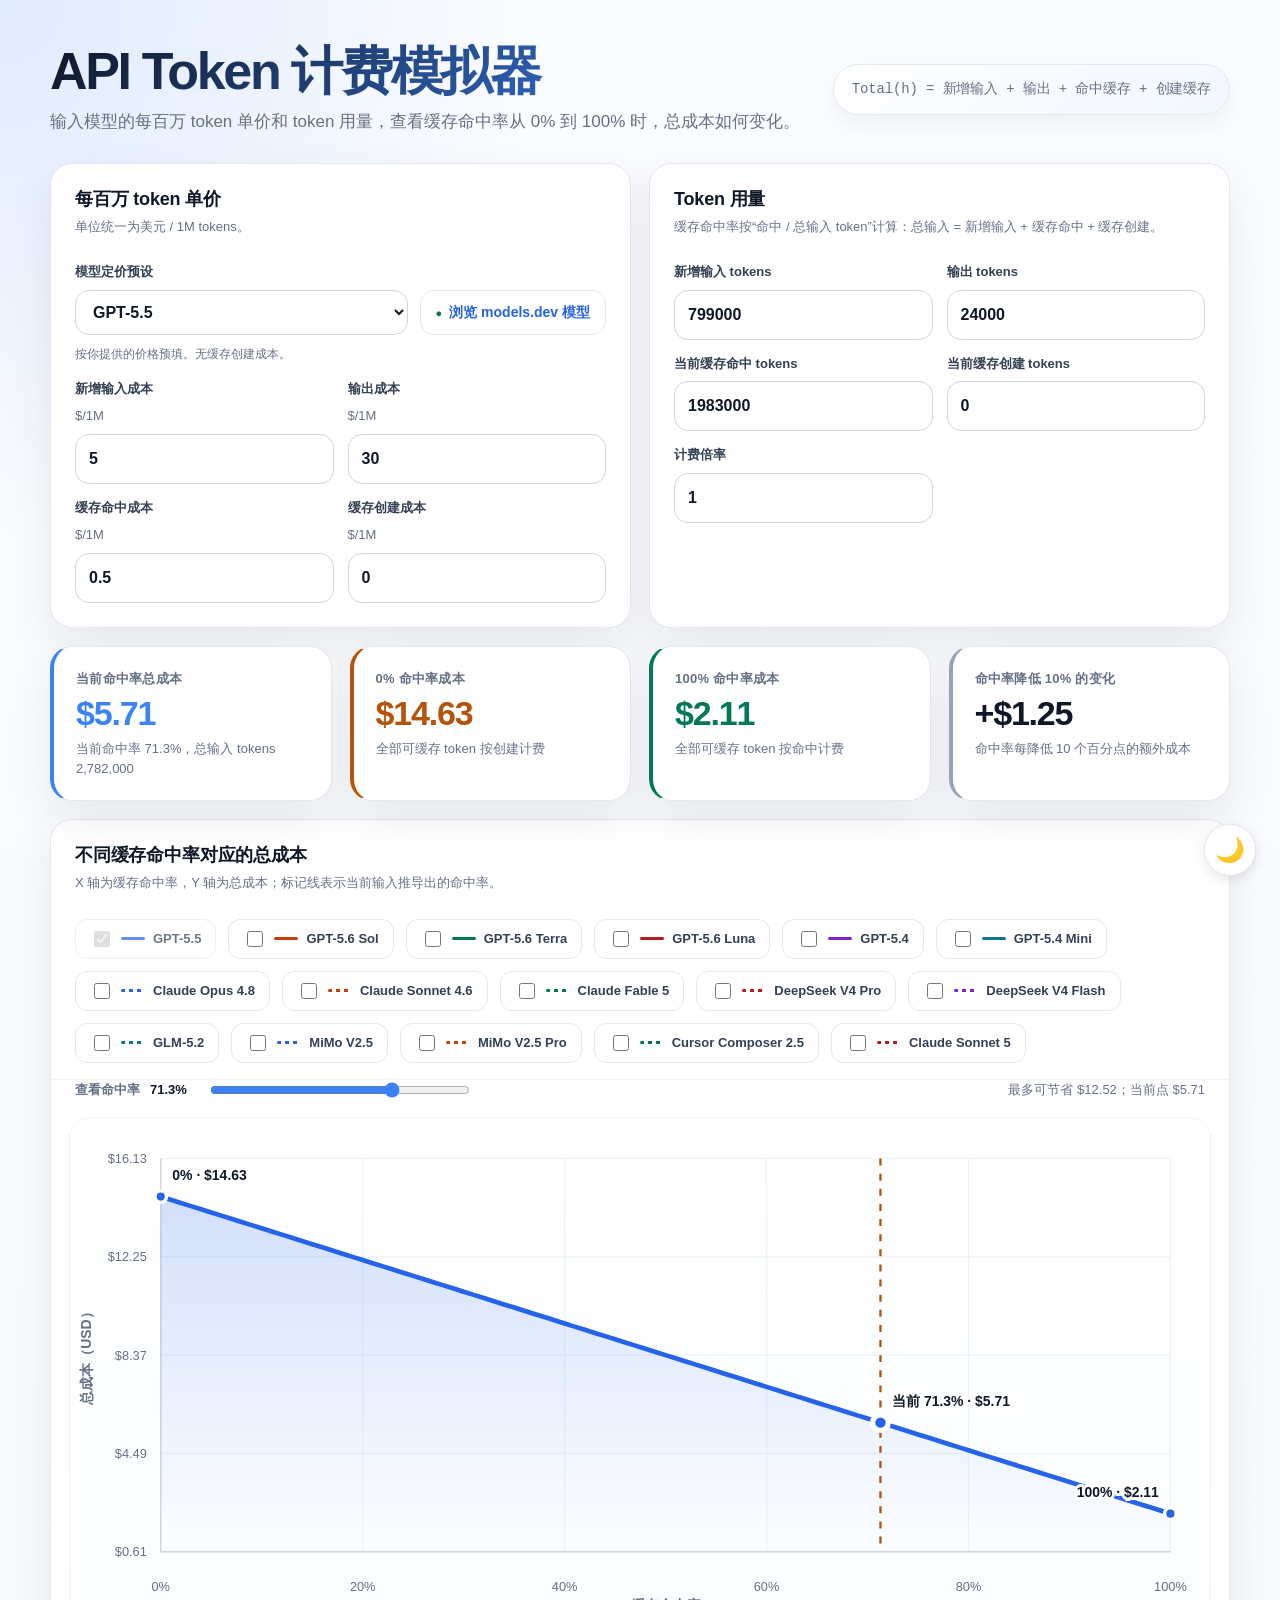
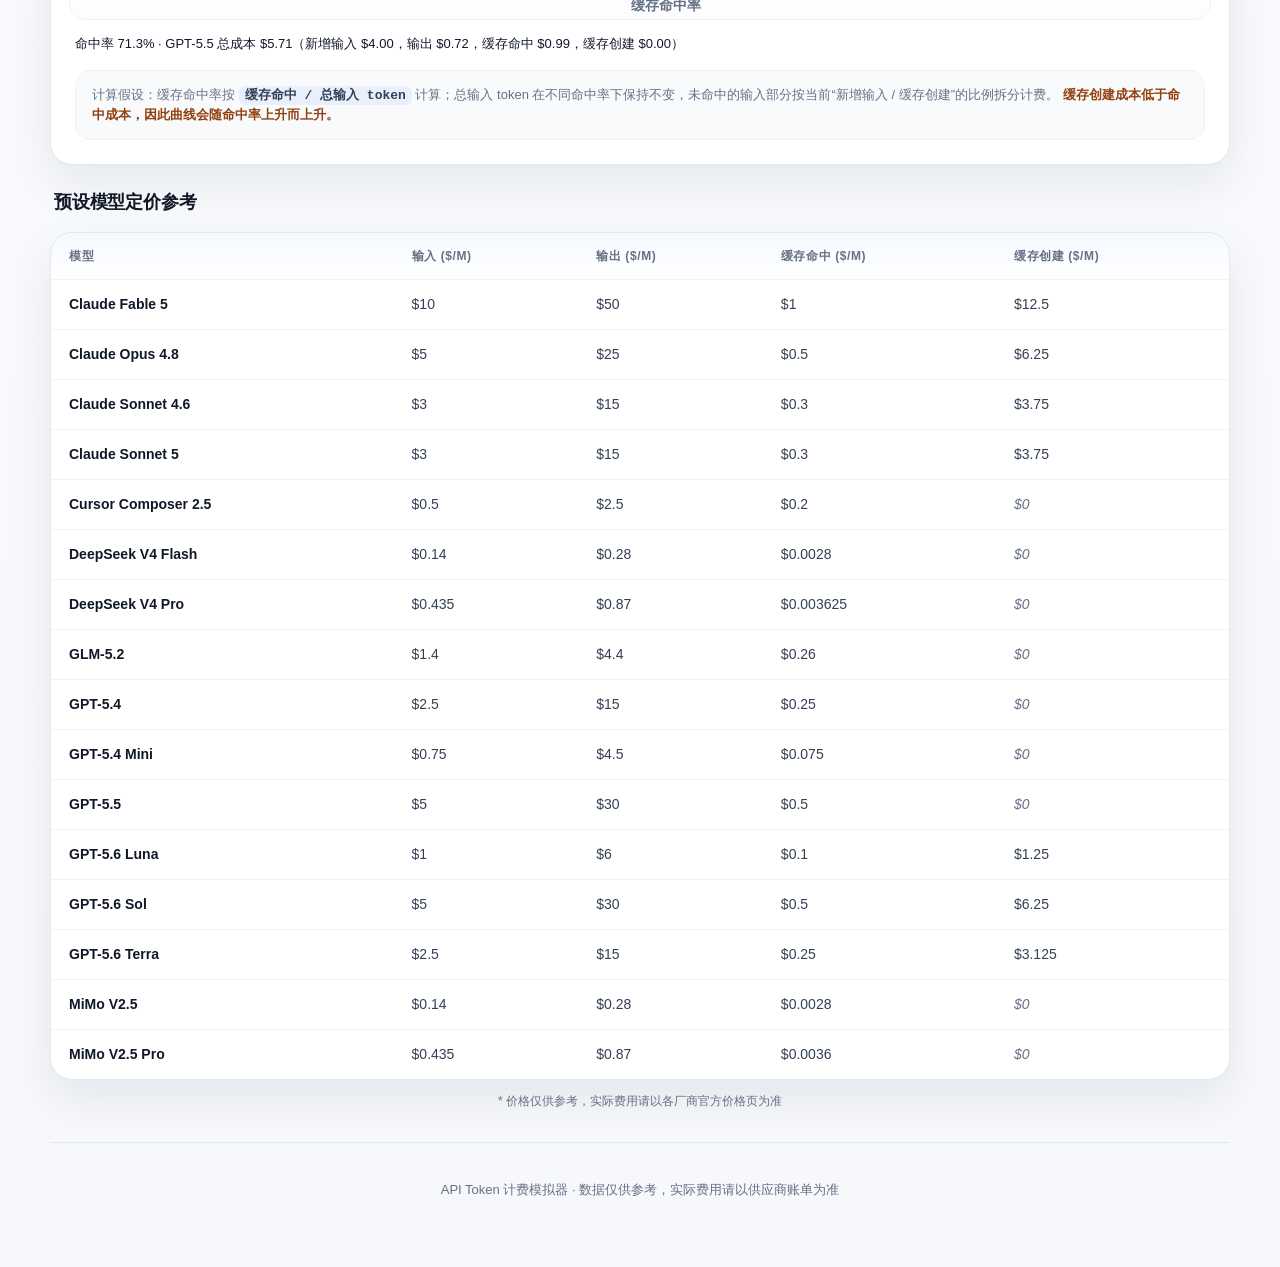
==== commit 0735dcfb: "feat: improve token cost visualization" ====
--- a/index.html
+++ b/index.html
@@ -105,19 +105,25 @@
         <div class="panel-head">
           <div>
             <h2 class="panel-title">不同缓存命中率对应的总成本</h2>
-            <p class="panel-note">X 轴为缓存命中率，Y 轴为总成本；橙色虚线表示当前输入推导出的命中率。</p>
+            <p class="panel-note">X 轴为缓存命中率，Y 轴为总成本；标记线表示当前输入推导出的命中率。</p>
           </div>
         </div>
         <div id="modelSelector" class="model-selector">
           <!-- 模型选择器将由 JavaScript 动态生成 -->
         </div>
         <div class="chart-controls">
+          <label class="chart-rate-control" for="chartRateExplorer">
+            查看命中率
+            <output id="chartRateValue" for="chartRateExplorer">—</output>
+            <input id="chartRateExplorer" type="range" min="0" max="100" step="0.1" value="0">
+          </label>
           <span id="chartStatus" class="status">—</span>
         </div>
         <div class="chart-wrap">
           <svg id="chart" viewBox="0 0 980 430" role="img" aria-label="缓存命中率与总成本折线图"></svg>
           <div id="tooltip" class="tooltip" aria-hidden="true"></div>
         </div>
+        <output id="chartPointDetails" class="chart-point-details" for="chartRateExplorer" aria-live="polite">—</output>
         <div class="help">
           计算假设：缓存命中率按 <code>缓存命中 / 总输入 token</code> 计算；总输入 token 在不同命中率下保持不变，未命中的输入部分按当前“新增输入 / 缓存创建”的比例拆分计费。
           <span id="inlineWarning"></span>
--- a/styles.css
+++ b/styles.css
@@ -17,6 +17,22 @@
   --card-zero-border: #b45309;
   --card-full-border: #047857;
   --card-delta-border: #98a2b3;
+  --viz-series-1: #2563eb;
+  --viz-series-2: #c2410c;
+  --viz-series-3: #047857;
+  --viz-series-4: #b91c1c;
+  --viz-series-5: #7e22ce;
+  --viz-series-6: #0e7490;
+  --viz-current: #b45309;
+  --chart-bg-start: #ffffff;
+  --chart-bg-end: #fbfdff;
+  --chart-grid: #eef2f6;
+  --chart-axis: #d0d5dd;
+  --chart-label: #667085;
+  --chart-point-stroke: #ffffff;
+  --chart-tooltip-bg: #101828;
+  --chart-tooltip-text: #f9fafb;
+  --chart-tooltip-border: #344054;
 }
 
 :root.dark-mode {
@@ -32,6 +48,22 @@
   --card-zero-border: #fbbf24;
   --card-full-border: #34d399;
   --card-delta-border: #6b7280;
+  --viz-series-1: #60a5fa;
+  --viz-series-2: #fb923c;
+  --viz-series-3: #34d399;
+  --viz-series-4: #f87171;
+  --viz-series-5: #c084fc;
+  --viz-series-6: #22d3ee;
+  --viz-current: #fbbf24;
+  --chart-bg-start: #1a1d27;
+  --chart-bg-end: #13151d;
+  --chart-grid: #2d3139;
+  --chart-axis: #4b5563;
+  --chart-label: #9ca3af;
+  --chart-point-stroke: #1a1d27;
+  --chart-tooltip-bg: #f3f4f6;
+  --chart-tooltip-text: #111827;
+  --chart-tooltip-border: #d1d5db;
 }
 
 * {
@@ -298,6 +330,33 @@
   padding: 0 24px 18px;
 }
 
+.chart-rate-control {
+  display: grid;
+  grid-template-columns: auto auto minmax(180px, 260px);
+  align-items: center;
+  gap: 10px;
+  color: var(--muted);
+  font-size: 13px;
+  font-weight: 650;
+}
+
+.chart-rate-control output {
+  min-width: 48px;
+  color: var(--text);
+  font-variant-numeric: tabular-nums;
+}
+
+.chart-rate-control input[type="range"] {
+  width: 100%;
+  padding: 0;
+  border: 0;
+  border-radius: 0;
+  background: transparent;
+  box-shadow: none;
+  accent-color: var(--primary);
+  cursor: pointer;
+}
+
 .control-inline {
   display: flex;
   align-items: center;
@@ -382,34 +441,34 @@
   padding: 0 18px 22px;
 }
 
-svg {
+.chart-wrap > svg {
   display: block;
   width: 100%;
   height: auto;
   border: 1px solid var(--soft-line);
   border-radius: 18px;
-  background: linear-gradient(180deg, #ffffff 0%, #fbfdff 100%);
+  background: linear-gradient(180deg, var(--chart-bg-start) 0%, var(--chart-bg-end) 100%);
 }
 
 .axis-label {
-  fill: #667085;
+  fill: var(--chart-label);
   font-size: 12px;
   font-weight: 650;
 }
 
 .tick-label {
-  fill: #98a2b3;
+  fill: var(--chart-label);
   font-size: 11px;
   font-variant-numeric: tabular-nums;
 }
 
 .grid-line {
-  stroke: #eef2f6;
+  stroke: var(--chart-grid);
   stroke-width: 1;
 }
 
 .axis-line {
-  stroke: #d0d5dd;
+  stroke: var(--chart-axis);
   stroke-width: 1.2;
 }
 
@@ -427,15 +486,39 @@
 }
 
 .current-line {
-  stroke: var(--orange);
+  stroke: var(--viz-current);
   stroke-width: 2;
   stroke-dasharray: 6 7;
 }
 
 .current-dot {
-  fill: var(--orange);
-  stroke: white;
+  fill: var(--viz-current);
+  stroke: var(--chart-point-stroke);
   stroke-width: 4;
+}
+
+.selection-line {
+  stroke: var(--chart-axis);
+  stroke-width: 1;
+  stroke-dasharray: 3 5;
+}
+
+.hover-dot,
+.key-point-dot {
+  stroke: var(--chart-point-stroke);
+  stroke-width: 3;
+}
+
+.key-point-label {
+  fill: var(--text);
+  stroke: var(--chart-bg-start);
+  stroke-width: 5;
+  stroke-linejoin: round;
+  paint-order: stroke fill;
+  font-size: 12px;
+  font-weight: 650;
+  font-variant-numeric: tabular-nums;
+  pointer-events: none;
 }
 
 .hover-layer {
@@ -445,24 +528,85 @@
 .tooltip {
   position: absolute;
   z-index: 3;
-  min-width: 190px;
+  width: max-content;
+  min-width: 240px;
+  max-width: min(520px, calc(100% - 32px));
   padding: 12px 13px;
-  border: 1px solid rgba(16, 24, 40, 0.08);
+  border: 1px solid var(--chart-tooltip-border);
   border-radius: 14px;
-  background: rgba(16, 24, 40, 0.92);
-  color: #fff;
+  background: var(--chart-tooltip-bg);
+  color: var(--chart-tooltip-text);
   box-shadow: 0 16px 32px rgba(16, 24, 40, 0.22);
   font-size: 13px;
   pointer-events: none;
   opacity: 0;
-  transform: translate(-50%, calc(-100% - 12px));
   transition: opacity 0.12s ease;
 }
 
-.tooltip strong {
+.tooltip-heading {
+  margin-bottom: 8px;
+  font-weight: 700;
+  font-variant-numeric: tabular-nums;
+}
+
+.tooltip-model-summary,
+.tooltip-comparison-row {
+  display: grid;
+  grid-template-columns: auto minmax(0, 1fr) auto;
+  align-items: center;
+  gap: 7px;
+}
+
+.tooltip-model-name {
+  overflow: hidden;
+  text-overflow: ellipsis;
+  white-space: nowrap;
+}
+
+.tooltip-total {
+  font-weight: 700;
+  font-variant-numeric: tabular-nums;
+}
+
+.tooltip-swatch {
+  width: 9px;
+  height: 9px;
+  border-radius: 50%;
+}
+
+.tooltip-breakdown {
+  display: grid;
+  grid-template-columns: repeat(2, minmax(0, 1fr));
+  gap: 4px 16px;
+  margin-top: 9px;
+}
+
+.tooltip-breakdown-row {
+  display: flex;
+  justify-content: space-between;
+  gap: 12px;
+  color: var(--chart-tooltip-text);
+}
+
+.tooltip-breakdown-row span:last-child {
+  font-variant-numeric: tabular-nums;
+}
+
+.tooltip-comparison {
+  display: grid;
+  grid-template-columns: repeat(2, minmax(0, 1fr));
+  gap: 5px 16px;
+  margin-top: 10px;
+  padding-top: 9px;
+  border-top: 1px solid var(--chart-tooltip-border);
+}
+
+.chart-point-details {
   display: block;
-  margin-bottom: 3px;
-  font-size: 16px;
+  min-height: 20px;
+  margin: -8px 24px 16px;
+  color: var(--text);
+  font-size: 13px;
   font-variant-numeric: tabular-nums;
 }
 
@@ -479,14 +623,6 @@
 :root.dark-mode .help {
   background: #1f222a;
   border-color: #2d3139;
-}
-
-:root.dark-mode .current-dot {
-  stroke: #1a1d27;
-}
-
-:root.dark-mode svg {
-  background: linear-gradient(180deg, #1a1d27 0%, #13151d 100%);
 }
 
 .help code {
@@ -697,6 +833,20 @@
   .status {
     width: 100%;
     margin-left: 0;
+  }
+
+  .chart-rate-control {
+    width: 100%;
+    grid-template-columns: auto 1fr;
+  }
+
+  .chart-rate-control input[type="range"] {
+    grid-column: 1 / -1;
+  }
+
+  .tooltip-breakdown,
+  .tooltip-comparison {
+    grid-template-columns: 1fr;
   }
 }
 /* models.dev 真实模型浏览器 */
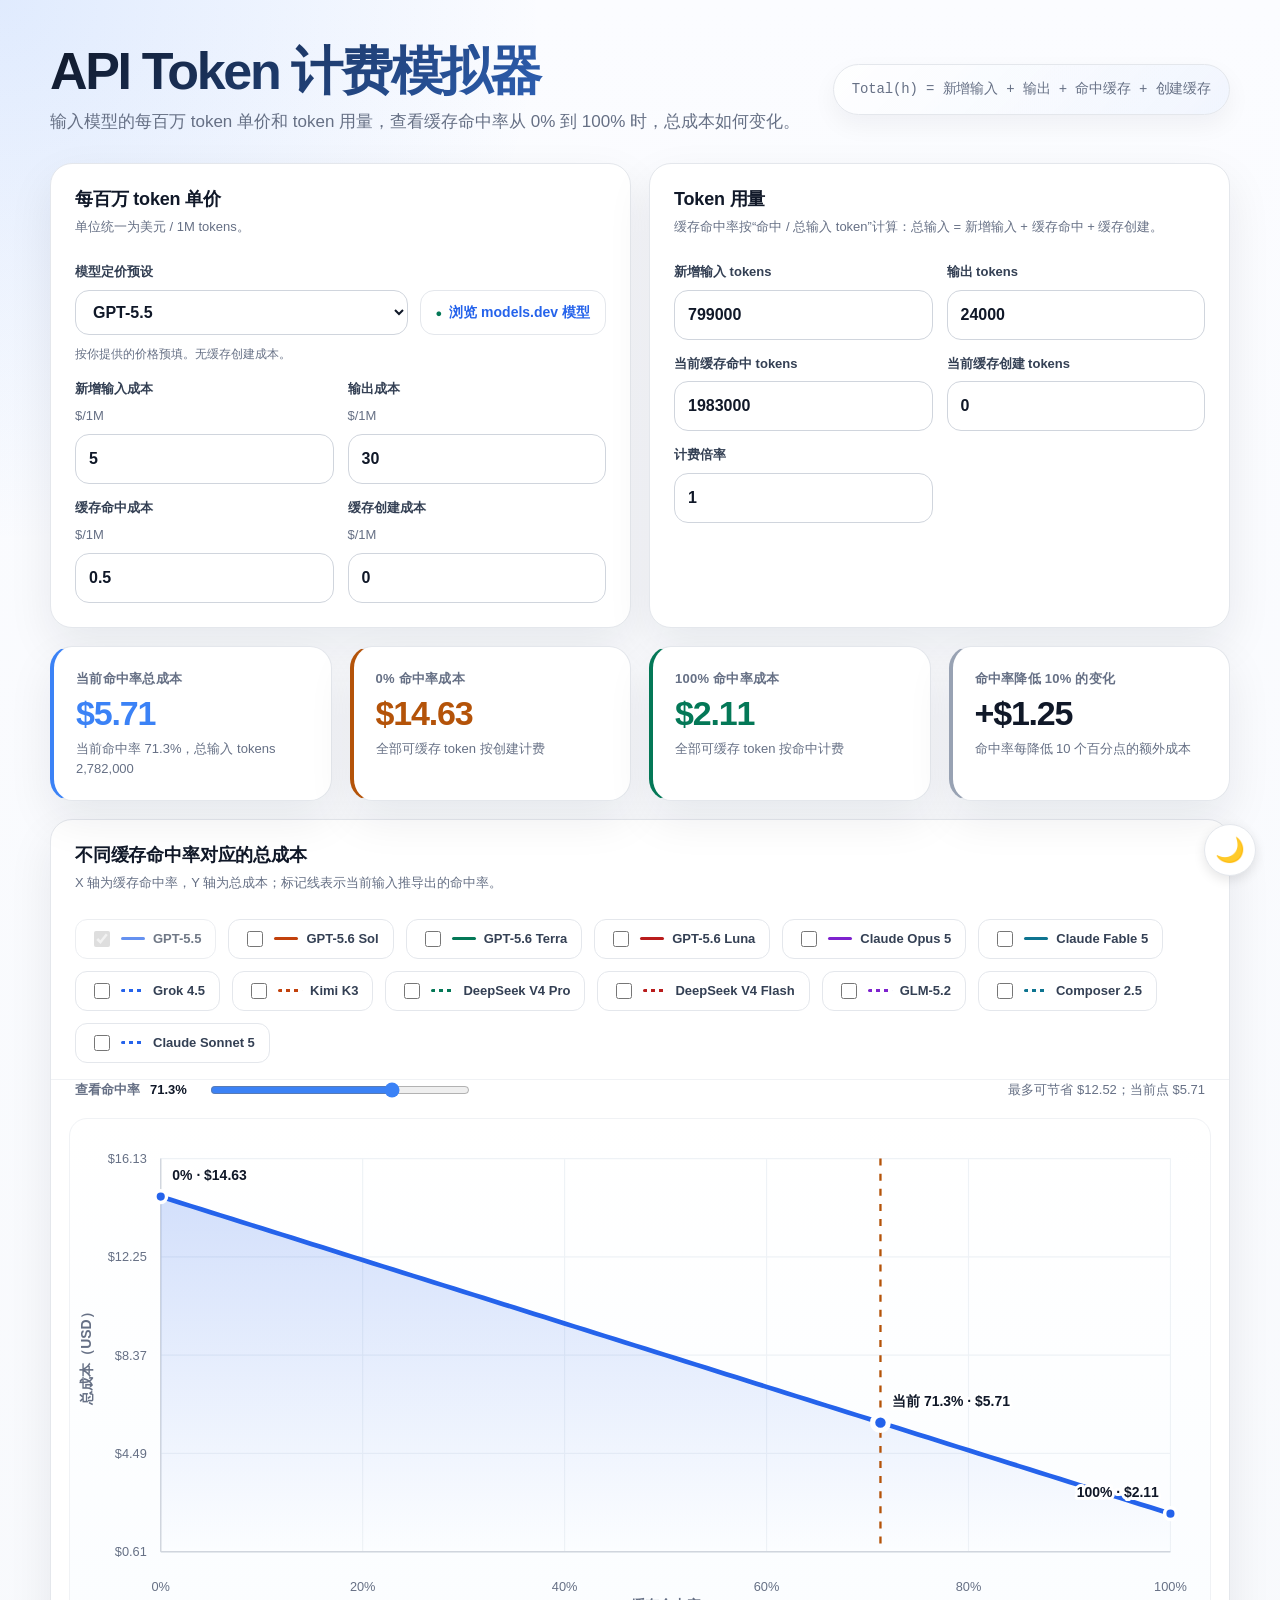
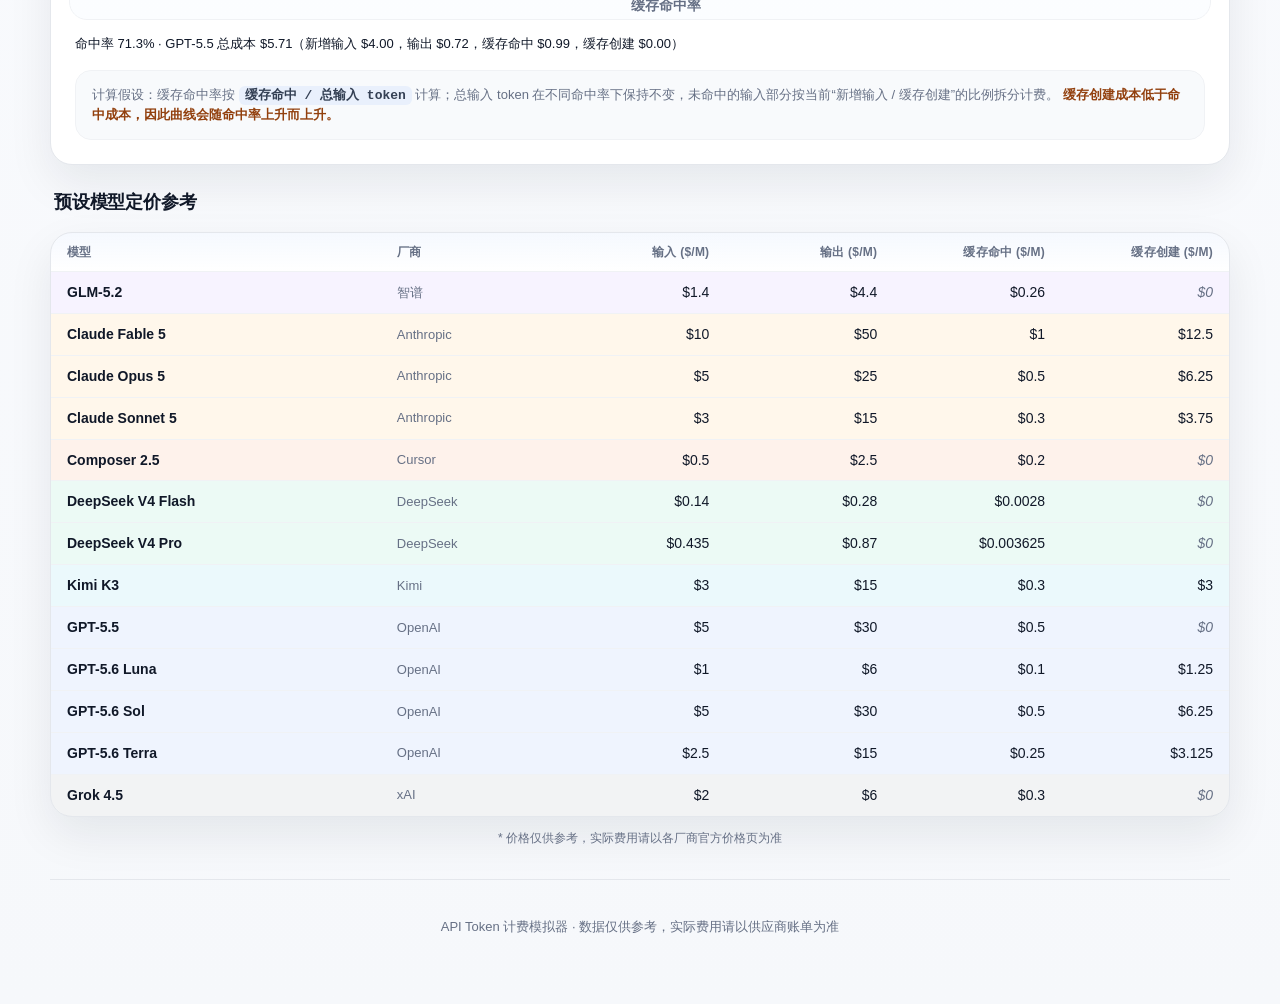
==== commit 4611896c: "feat: refresh model presets and pricing table" ====
--- a/index.html
+++ b/index.html
@@ -4,6 +4,7 @@
   <meta charset="utf-8">
   <meta name="viewport" content="width=device-width, initial-scale=1">
   <meta name="description" content="比较 API 模型在不同缓存命中率下的 token 成本，并浏览 models.dev 模型价格。">
+  <link rel="icon" href="favicon.ico" sizes="16x16 32x32 64x64">
   <title>API Token 计费模拟器</title>
   <link rel="stylesheet" href="styles.css">
 </head>
@@ -137,11 +138,12 @@
         <table class="pricing-table">
           <thead>
             <tr>
-              <th>模型</th>
-              <th>输入 ($/M)</th>
-              <th>输出 ($/M)</th>
-              <th>缓存命中 ($/M)</th>
-              <th>缓存创建 ($/M)</th>
+              <th scope="col">模型</th>
+              <th scope="col">厂商</th>
+              <th scope="col">输入 ($/M)</th>
+              <th scope="col">输出 ($/M)</th>
+              <th scope="col">缓存命中 ($/M)</th>
+              <th scope="col">缓存创建 ($/M)</th>
             </tr>
           </thead>
           <tbody id="pricingTableBody">
--- a/styles.css
+++ b/styles.css
@@ -737,15 +737,18 @@
 
 .pricing-table {
   width: 100%;
+  min-width: 820px;
   border-collapse: collapse;
   font-size: 14px;
+  table-layout: fixed;
 }
 
 .pricing-table th,
 .pricing-table td {
-  padding: 14px 18px;
+  padding: 11px 16px;
   text-align: left;
   border-bottom: 1px solid var(--soft-line);
+  line-height: 1.35;
   white-space: nowrap;
 }
 
@@ -754,34 +757,122 @@
   color: var(--muted);
   font-size: 12px;
   font-weight: 700;
-  text-transform: uppercase;
-  letter-spacing: 0.05em;
+  letter-spacing: 0.02em;
+}
+
+.pricing-table th:first-child,
+.pricing-table td:first-child {
+  width: 28%;
+}
+
+.pricing-table th:nth-child(2),
+.pricing-table td:nth-child(2) {
+  width: 15%;
+}
+
+.pricing-table th:nth-child(n + 3),
+.pricing-table td:nth-child(n + 3) {
+  width: 14.25%;
+  text-align: right;
 }
 
 .pricing-table tbody tr:last-child td {
   border-bottom: none;
 }
 
+.pricing-table tbody tr:nth-child(even) {
+  background: rgba(59, 130, 246, 0.025);
+}
+
+.pricing-table tbody tr.pricing-vendor-openai {
+  background: rgba(37, 99, 235, 0.07);
+}
+
+.pricing-table tbody tr.pricing-vendor-anthropic {
+  background: rgba(245, 158, 11, 0.08);
+}
+
+.pricing-table tbody tr.pricing-vendor-xai {
+  background: rgba(71, 85, 105, 0.07);
+}
+
+.pricing-table tbody tr.pricing-vendor-kimi {
+  background: rgba(6, 182, 212, 0.08);
+}
+
+.pricing-table tbody tr.pricing-vendor-deepseek {
+  background: rgba(16, 185, 129, 0.08);
+}
+
+.pricing-table tbody tr.pricing-vendor-zhipu {
+  background: rgba(139, 92, 246, 0.07);
+}
+
+.pricing-table tbody tr.pricing-vendor-cursor {
+  background: rgba(234, 88, 12, 0.08);
+}
+
+.pricing-table tbody tr.pricing-vendor-other {
+  background: rgba(100, 116, 139, 0.05);
+}
+
 .pricing-table tbody tr:hover {
   background: rgba(59, 130, 246, 0.03);
 }
 
+:root.dark-mode .pricing-table tbody tr:nth-child(even) {
+  background: rgba(59, 130, 246, 0.045);
+}
+
+:root.dark-mode .pricing-table tbody tr.pricing-vendor-openai {
+  background: rgba(96, 165, 250, 0.12);
+}
+
+:root.dark-mode .pricing-table tbody tr.pricing-vendor-anthropic {
+  background: rgba(251, 191, 36, 0.12);
+}
+
+:root.dark-mode .pricing-table tbody tr.pricing-vendor-xai {
+  background: rgba(148, 163, 184, 0.12);
+}
+
+:root.dark-mode .pricing-table tbody tr.pricing-vendor-kimi {
+  background: rgba(34, 211, 238, 0.12);
+}
+
+:root.dark-mode .pricing-table tbody tr.pricing-vendor-deepseek {
+  background: rgba(52, 211, 153, 0.12);
+}
+
+:root.dark-mode .pricing-table tbody tr.pricing-vendor-zhipu {
+  background: rgba(192, 132, 252, 0.12);
+}
+
+:root.dark-mode .pricing-table tbody tr.pricing-vendor-cursor {
+  background: rgba(251, 146, 60, 0.12);
+}
+
+:root.dark-mode .pricing-table tbody tr.pricing-vendor-other {
+  background: rgba(148, 163, 184, 0.08);
+}
+
 :root.dark-mode .pricing-table tbody tr:hover {
   background: rgba(59, 130, 246, 0.08);
 }
 
-.pricing-table td:first-child {
+.pricing-table .pricing-model-name {
   font-weight: 650;
   color: var(--text);
 }
 
-.pricing-table td:not(:first-child) {
+.pricing-table .pricing-vendor {
+  color: var(--muted);
+  font-size: 13px;
+}
+
+.pricing-table .pricing-number {
   font-variant-numeric: tabular-nums;
-  color: #344054;
-}
-
-:root.dark-mode .pricing-table td:not(:first-child) {
-  color: #d1d5db;
+  color: var(--text);
 }
 
 .price-zero {
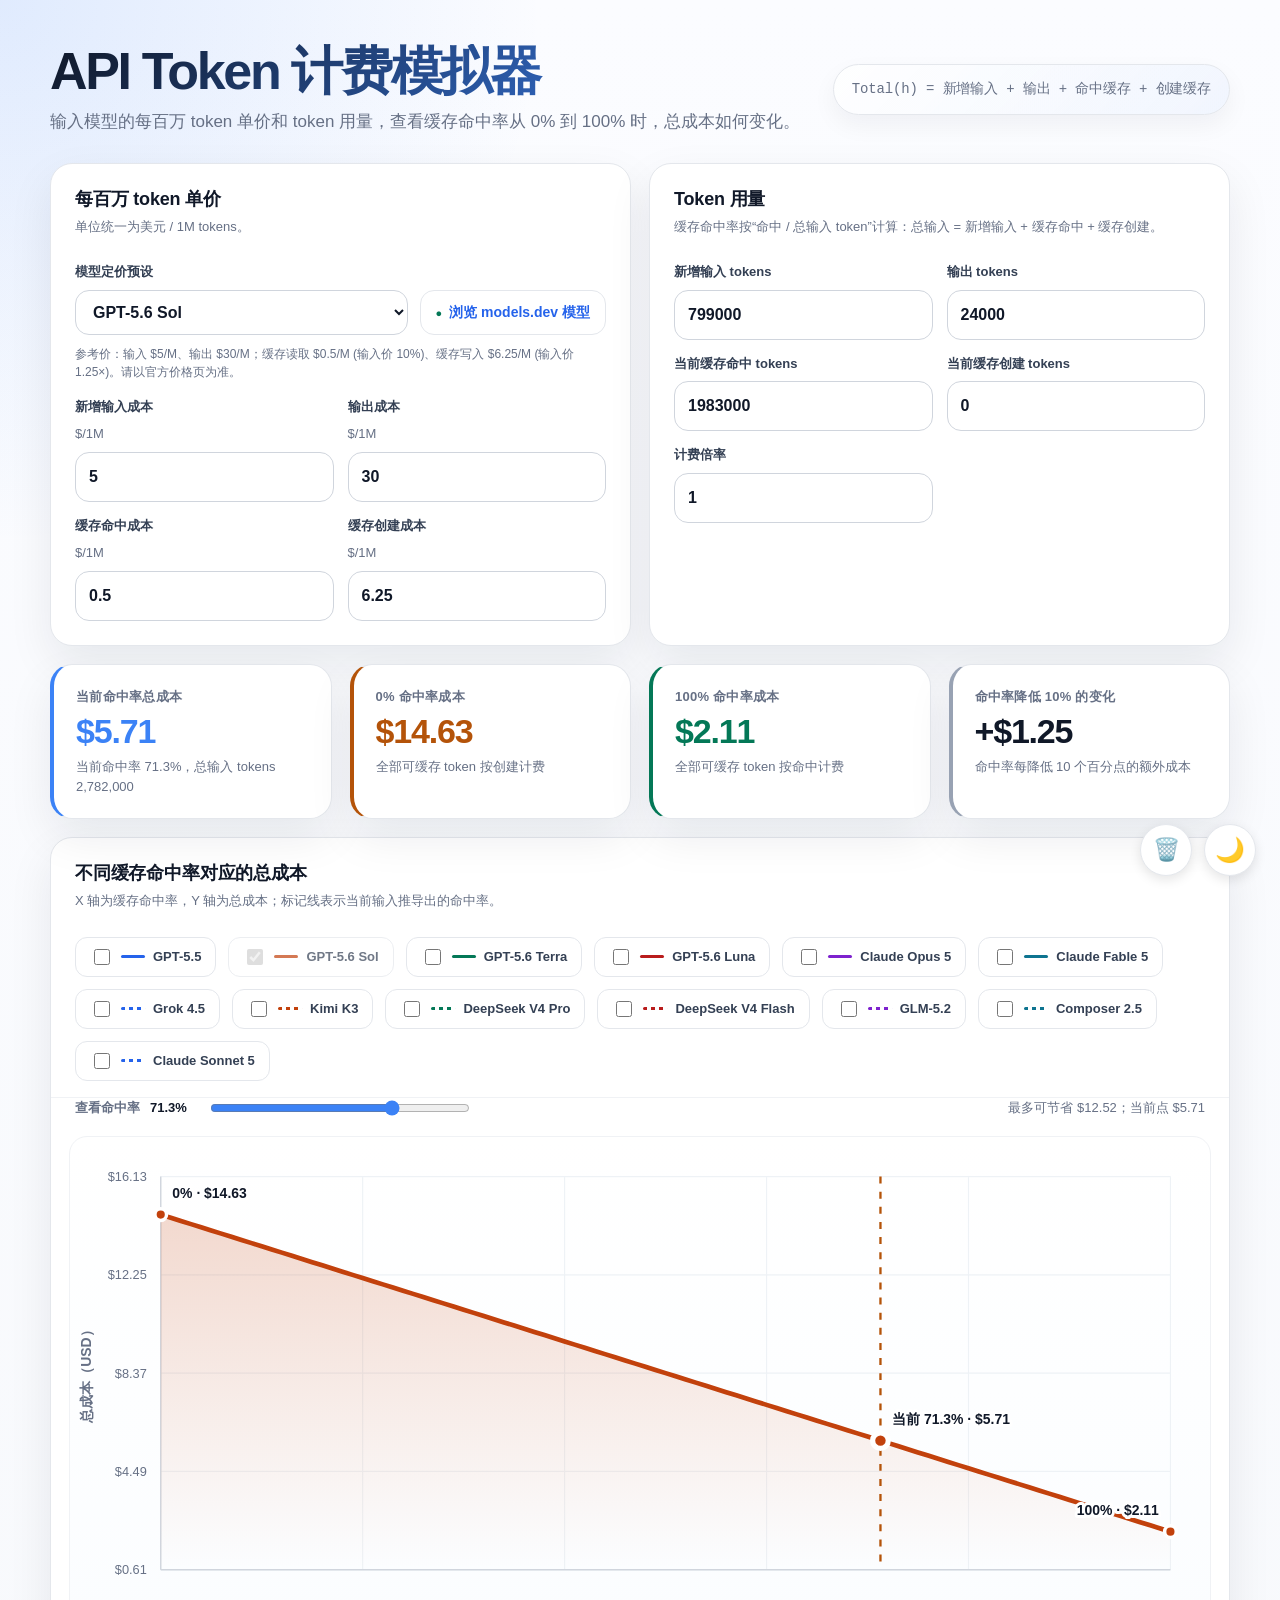
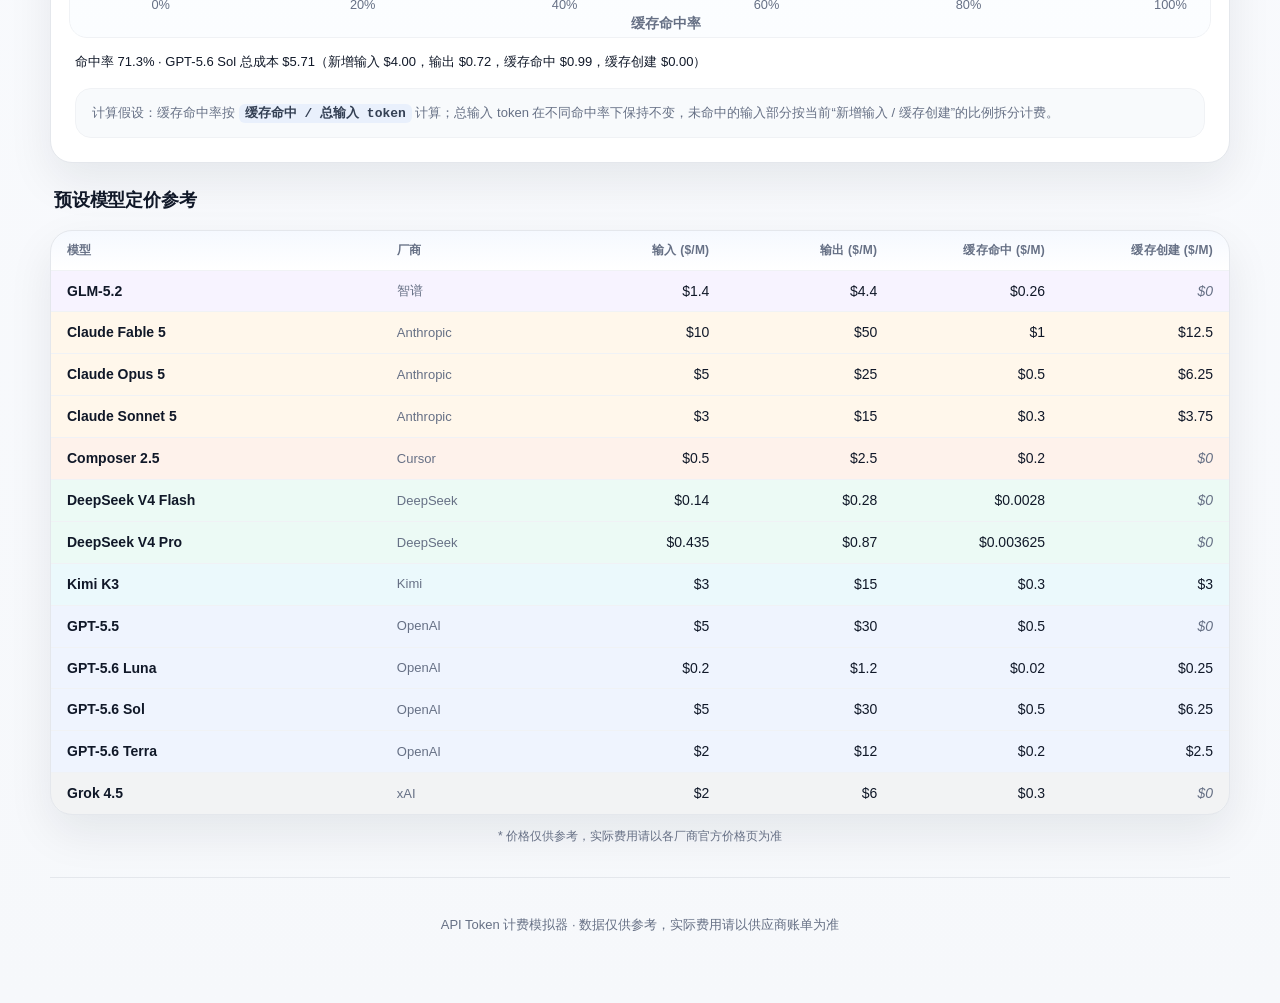
==== commit 90f1d316: "feat: refresh pricing comparison and local storage controls" ====
--- a/index.html
+++ b/index.html
@@ -159,6 +159,7 @@
     </footer>
   </div>
 
+  <button class="clear-storage" id="clearStorage" type="button" title="清理本地数据" aria-label="清理本地数据">🗑️</button>
   <button class="theme-toggle" id="themeToggle" title="切换深色/浅色模式">🌙</button>
 
   <div class="md-overlay" id="mdOverlay" role="dialog" aria-modal="true" aria-labelledby="mdTitle" aria-describedby="mdDescription">
--- a/styles.css
+++ b/styles.css
@@ -661,12 +661,13 @@
   text-decoration: underline;
 }
 
-.theme-toggle {
+.theme-toggle,
+.clear-storage {
   position: fixed;
   bottom: 24px;
-  right: 24px;
   width: 52px;
   height: 52px;
+  padding: 0;
   border-radius: 50%;
   border: 1px solid var(--line);
   background: var(--panel);
@@ -680,13 +681,24 @@
   z-index: 100;
 }
 
-.theme-toggle:hover {
+.theme-toggle { right: 24px; font-size: 24px; }
+.clear-storage { right: 88px; font-size: 22px; }
+
+.theme-toggle:hover,
+.clear-storage:hover {
   transform: scale(1.1);
   box-shadow: 0 6px 20px rgba(0, 0, 0, 0.15);
 }
 
-.theme-toggle:active {
+.theme-toggle:active,
+.clear-storage:active {
   transform: scale(0.95);
+}
+
+.clear-storage:focus-visible,
+.theme-toggle:focus-visible {
+  outline: 3px solid rgba(59, 130, 246, 0.35);
+  outline-offset: 3px;
 }
 
 @keyframes fadeIn {
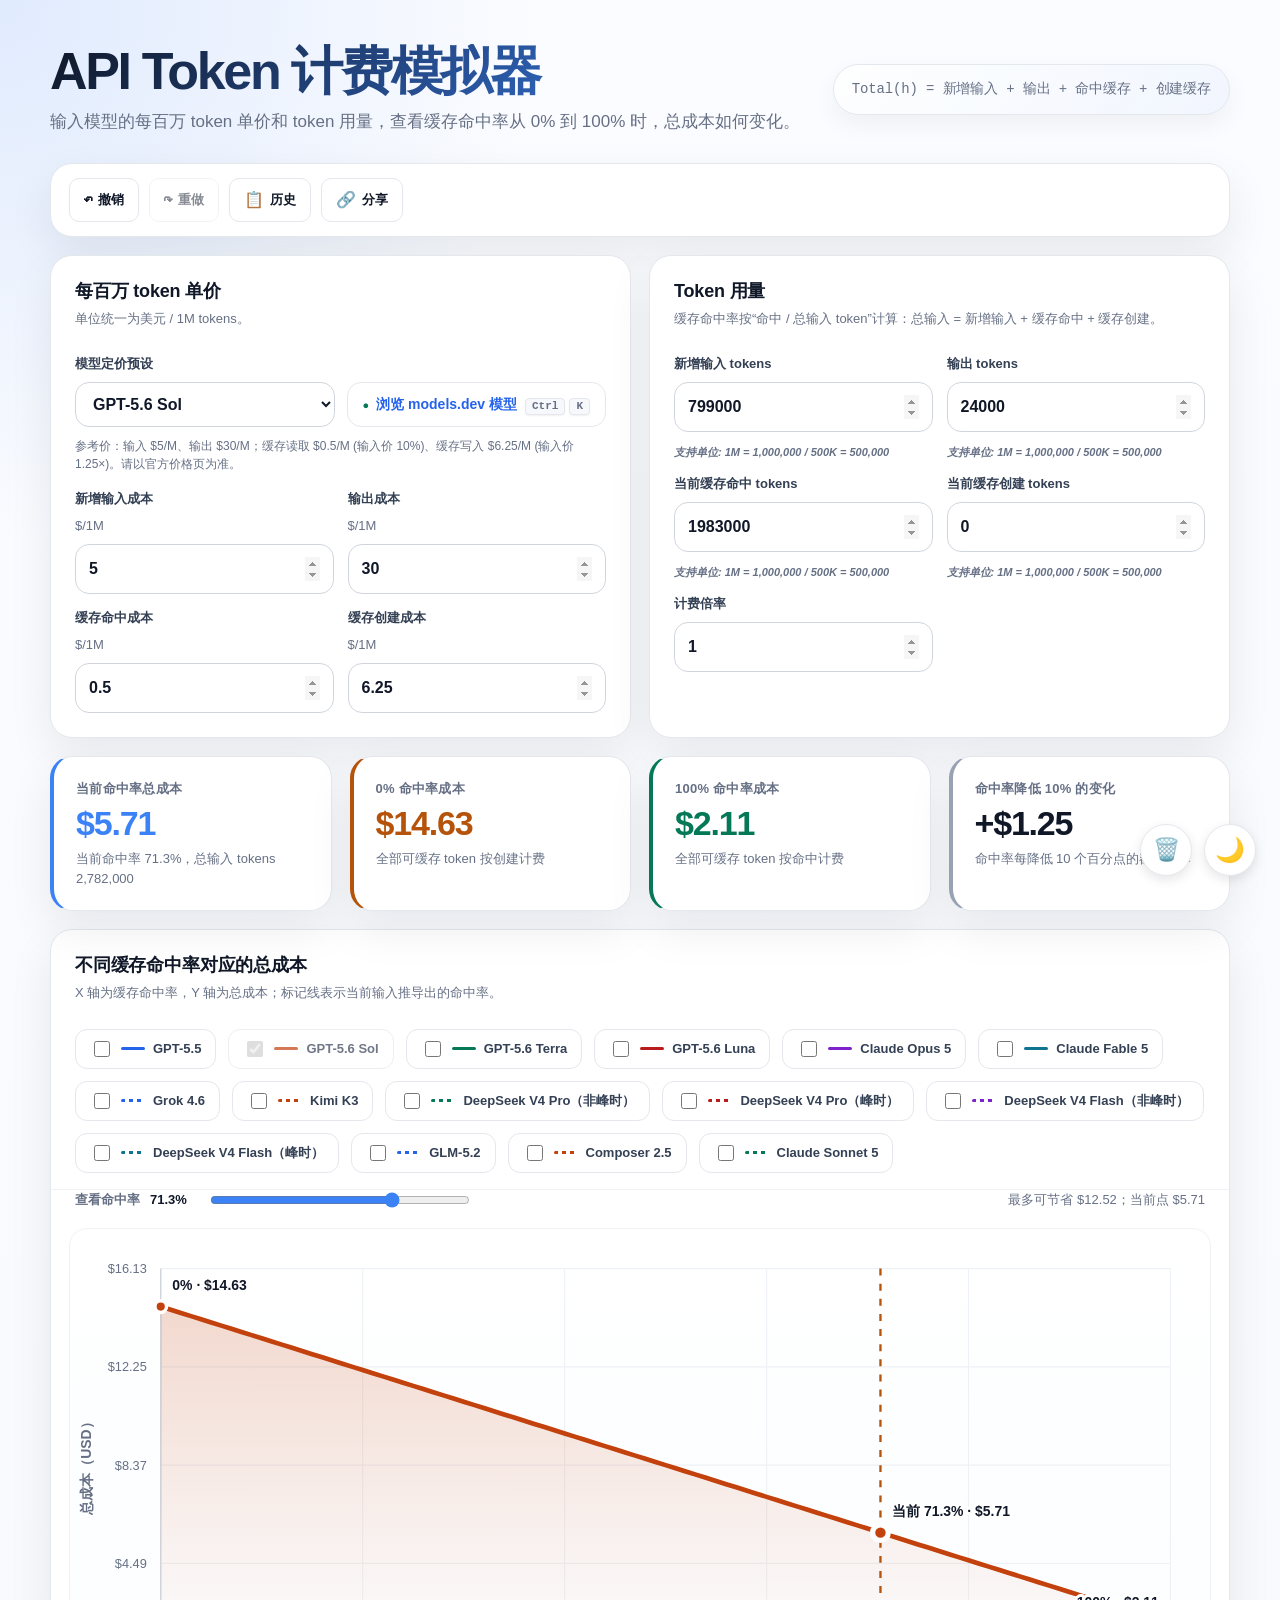
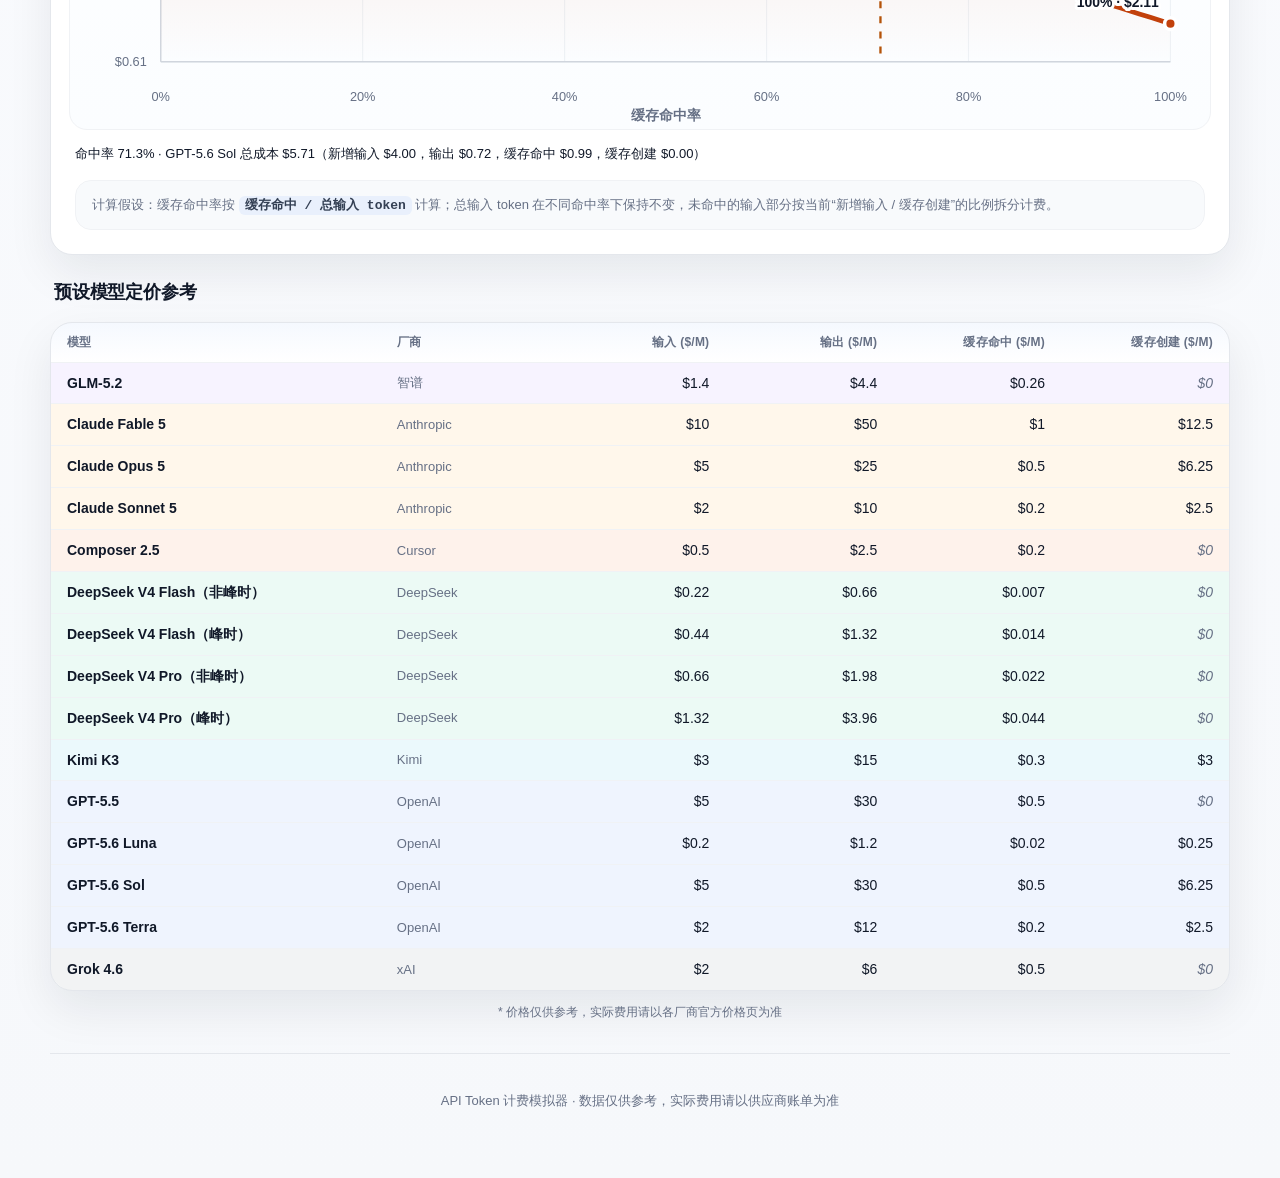
==== commit 1fe757ae: "feat: 前端交互优化（第一阶段 + 第二阶段） 第一阶段优化： - 添加输入防抖（250ms）减少 70% 计算次数 - 添加图表节流（50ms）减少 80% 鼠标事件 - 实现视觉加载反馈（微光" ====
--- a/index.html
+++ b/index.html
@@ -19,6 +19,25 @@
     </header>
 
     <main>
+      <div class="toolbar">
+        <button type="button" id="undoBtn" class="toolbar-btn" disabled title="撤销 (Ctrl+Z)">
+          <span class="toolbar-icon">↶</span>
+          <span>撤销</span>
+        </button>
+        <button type="button" id="redoBtn" class="toolbar-btn" disabled title="重做 (Ctrl+Shift+Z)">
+          <span class="toolbar-icon">↷</span>
+          <span>重做</span>
+        </button>
+        <button type="button" id="historyBtn" class="toolbar-btn" title="历史记录 (Ctrl+H)">
+          <span class="toolbar-icon">📋</span>
+          <span>历史</span>
+        </button>
+        <button type="button" id="shareBtn" class="toolbar-btn" title="分享链接">
+          <span class="toolbar-icon">🔗</span>
+          <span>分享</span>
+        </button>
+      </div>
+
       <section class="grid top-grid" aria-label="成本与 token 输入">
         <div class="panel">
           <div class="panel-head">
@@ -62,15 +81,19 @@
           <div class="inputs">
             <label>新增输入 tokens
               <input id="tokensNew" type="number" min="0" step="1" value="799000">
+              <div class="input-hint">支持单位: 1M = 1,000,000 / 500K = 500,000</div>
             </label>
             <label>输出 tokens
               <input id="tokensOut" type="number" min="0" step="1" value="24000">
+              <div class="input-hint">支持单位: 1M = 1,000,000 / 500K = 500,000</div>
             </label>
             <label>当前缓存命中 tokens
               <input id="tokensHit" type="number" min="0" step="1" value="1983000">
+              <div class="input-hint">支持单位: 1M = 1,000,000 / 500K = 500,000</div>
             </label>
             <label>当前缓存创建 tokens
               <input id="tokensCreate" type="number" min="0" step="1" value="0">
+              <div class="input-hint">支持单位: 1M = 1,000,000 / 500K = 500,000</div>
             </label>
             <label>计费倍率
               <input id="multiplier" type="number" min="0" step="0.01" value="1">
--- a/styles.css
+++ b/styles.css
@@ -133,6 +133,20 @@
   font-family: "SF Mono", "Fira Code", "Fira Mono", "Roboto Mono", monospace;
   font-weight: 500;
   letter-spacing: -0.01em;
+}
+
+main {
+  margin-bottom: 24px;
+}
+
+/* 工具栏 */
+main > .toolbar {
+  margin-bottom: 18px;
+  padding: 14px 18px;
+  border: 1px solid var(--line);
+  border-radius: var(--radius);
+  background: var(--panel);
+  box-shadow: var(--shadow);
 }
 
 .grid {
@@ -1002,3 +1016,690 @@
 .md-selected-meta, #mdSelectedMeta { margin-left: 10px; color: var(--muted); font-size: 12px; }
 .md-confirm { padding: 11px 18px; background: var(--primary); color: white; border-color: var(--primary); font-weight: 700; }
 .md-confirm:disabled { opacity: .5; cursor: not-allowed; }
+
+/* 交互增强样式 */
+@keyframes pulse {
+  0%, 100% { opacity: 1; }
+  50% { opacity: 0.6; }
+}
+
+@keyframes shimmer {
+  0% { background-position: -1000px 0; }
+  100% { background-position: 1000px 0; }
+}
+
+.calculating {
+  position: relative;
+  pointer-events: none;
+}
+
+.calculating::after {
+  content: '';
+  position: absolute;
+  top: 0;
+  left: 0;
+  right: 0;
+  bottom: 0;
+  background: linear-gradient(
+    90deg,
+    transparent 0%,
+    rgba(59, 130, 246, 0.08) 50%,
+    transparent 100%
+  );
+  background-size: 1000px 100%;
+  animation: shimmer 1.5s infinite;
+  border-radius: inherit;
+  pointer-events: none;
+}
+
+.card.calculating .card-value {
+  animation: pulse 1s ease-in-out infinite;
+}
+
+input:focus,
+select:focus {
+  transition: border-color 0.15s ease, box-shadow 0.15s ease, transform 0.1s ease;
+}
+
+input:focus {
+  transform: translateY(-1px);
+}
+
+/* 键盘快捷键提示 */
+.kbd {
+  display: inline-block;
+  padding: 2px 6px;
+  border: 1px solid var(--line);
+  border-radius: 4px;
+  background: var(--bg);
+  color: var(--muted);
+  font-family: "SF Mono", "Fira Code", monospace;
+  font-size: 11px;
+  font-weight: 600;
+  line-height: 1;
+  box-shadow: 0 1px 2px rgba(16, 24, 40, 0.06);
+}
+
+.shortcut-hint {
+  display: inline-flex;
+  align-items: center;
+  gap: 4px;
+  margin-left: 8px;
+  color: var(--muted);
+  font-size: 12px;
+}
+
+/* 增强的按钮悬浮效果 */
+.md-btn {
+  position: relative;
+  overflow: hidden;
+  transition: all 0.2s ease;
+}
+
+.md-btn::before {
+  content: '';
+  position: absolute;
+  top: 50%;
+  left: 50%;
+  width: 0;
+  height: 0;
+  border-radius: 50%;
+  background: rgba(59, 130, 246, 0.1);
+  transform: translate(-50%, -50%);
+  transition: width 0.4s ease, height 0.4s ease;
+}
+
+.md-btn:hover::before {
+  width: 300px;
+  height: 300px;
+}
+
+.md-btn:active {
+  transform: scale(0.98);
+}
+
+/* 输入框增强效果 */
+input[type="number"]::-webkit-inner-spin-button,
+input[type="number"]::-webkit-outer-spin-button {
+  opacity: 0.6;
+  transition: opacity 0.2s ease;
+}
+
+input[type="number"]:hover::-webkit-inner-spin-button,
+input[type="number"]:hover::-webkit-outer-spin-button {
+  opacity: 1;
+}
+
+/* 焦点可见性增强 */
+*:focus-visible {
+  outline: 3px solid rgba(59, 130, 246, 0.35);
+  outline-offset: 2px;
+}
+
+button:focus-visible,
+input:focus-visible,
+select:focus-visible {
+  outline: 3px solid rgba(59, 130, 246, 0.35);
+  outline-offset: 2px;
+}
+
+/* 选择器复选框增强 */
+.model-selector-label input[type="checkbox"] {
+  transition: all 0.15s ease;
+}
+
+.model-selector-label input[type="checkbox"]:checked {
+  accent-color: var(--primary);
+}
+
+/* 工具提示渐入动画 */
+.tooltip {
+  animation: tooltipFadeIn 0.15s ease-out;
+}
+
+@keyframes tooltipFadeIn {
+  from {
+    opacity: 0;
+    transform: translateY(-4px);
+  }
+  to {
+    opacity: 1;
+    transform: translateY(0);
+  }
+}
+
+/* 图表悬浮点的脉冲效果 */
+.hover-dot {
+  transition: r 0.2s ease, opacity 0.2s ease;
+}
+
+.hover-layer:hover ~ g .hover-dot {
+  animation: dotPulse 1.5s ease-in-out infinite;
+}
+
+@keyframes dotPulse {
+  0%, 100% {
+    opacity: 1;
+  }
+  50% {
+    opacity: 0.7;
+  }
+}
+
+/* 加载状态的禁用样式 */
+.calculating input,
+.calculating select,
+.calculating button {
+  cursor: wait;
+}
+
+/* 平滑的颜色过渡 */
+.card-value,
+.card-label,
+.status {
+  transition: color 0.3s ease;
+}
+
+/* 响应式焦点指示器 */
+@media (prefers-reduced-motion: reduce) {
+  *,
+  *::before,
+  *::after {
+    animation-duration: 0.01ms !important;
+    animation-iteration-count: 1 !important;
+    transition-duration: 0.01ms !important;
+  }
+
+  .calculating::after {
+    animation: none;
+    opacity: 0.5;
+  }
+}
+
+/* ==================== 第二阶段优化样式 ==================== */
+
+/* Toast 通知 */
+.toast-container {
+  position: fixed;
+  z-index: 9999;
+  pointer-events: none;
+  display: flex;
+  flex-direction: column;
+  gap: 12px;
+  padding: 20px;
+}
+
+.toast-container[data-position="top-right"] {
+  top: 0;
+  right: 0;
+}
+
+.toast-container[data-position="top-center"] {
+  top: 0;
+  left: 50%;
+  transform: translateX(-50%);
+}
+
+.toast-container[data-position="bottom-right"] {
+  bottom: 0;
+  right: 0;
+}
+
+.toast-container[data-position="bottom-center"] {
+  bottom: 0;
+  left: 50%;
+  transform: translateX(-50%);
+}
+
+.toast {
+  display: flex;
+  align-items: center;
+  gap: 10px;
+  min-width: 280px;
+  max-width: 420px;
+  padding: 14px 18px;
+  border-radius: 12px;
+  background: var(--panel);
+  border: 1px solid var(--line);
+  box-shadow: 0 8px 24px rgba(16, 24, 40, 0.15);
+  pointer-events: auto;
+  opacity: 0;
+  transform: translateY(-20px);
+  transition: all 0.3s cubic-bezier(0.4, 0, 0.2, 1);
+}
+
+.toast-show {
+  opacity: 1;
+  transform: translateY(0);
+}
+
+.toast-hide {
+  opacity: 0;
+  transform: translateY(-20px) scale(0.95);
+}
+
+.toast-icon {
+  font-size: 20px;
+  flex-shrink: 0;
+}
+
+.toast-message {
+  flex: 1;
+  font-size: 14px;
+  line-height: 1.4;
+  color: var(--text);
+}
+
+.toast-success {
+  border-left: 4px solid var(--green);
+}
+
+.toast-error {
+  border-left: 4px solid var(--red);
+}
+
+.toast-warning {
+  border-left: 4px solid var(--orange);
+}
+
+.toast-info {
+  border-left: 4px solid var(--primary);
+}
+
+/* 确认对话框 */
+.confirm-overlay {
+  position: fixed;
+  inset: 0;
+  z-index: 9998;
+  display: flex;
+  align-items: center;
+  justify-content: center;
+  background: rgba(16, 24, 40, 0.4);
+  backdrop-filter: blur(4px);
+  opacity: 0;
+  transition: opacity 0.2s ease;
+}
+
+.confirm-overlay.confirm-show {
+  opacity: 1;
+}
+
+.confirm-dialog {
+  width: min(440px, calc(100vw - 40px));
+  background: var(--panel);
+  border: 1px solid var(--line);
+  border-radius: 18px;
+  box-shadow: 0 20px 50px rgba(16, 24, 40, 0.2);
+  transform: scale(0.95);
+  transition: transform 0.2s cubic-bezier(0.4, 0, 0.2, 1);
+}
+
+.confirm-show .confirm-dialog {
+  transform: scale(1);
+}
+
+.confirm-header {
+  padding: 20px 24px 14px;
+  border-bottom: 1px solid var(--soft-line);
+}
+
+.confirm-title {
+  margin: 0;
+  font-size: 18px;
+  font-weight: 700;
+  color: var(--text);
+}
+
+.confirm-body {
+  padding: 18px 24px;
+}
+
+.confirm-message {
+  margin: 0;
+  font-size: 15px;
+  line-height: 1.6;
+  color: var(--text);
+}
+
+.confirm-footer {
+  display: flex;
+  gap: 10px;
+  padding: 14px 24px 20px;
+}
+
+.confirm-btn {
+  flex: 1;
+  padding: 11px 20px;
+  border: 1px solid var(--line);
+  border-radius: 10px;
+  background: var(--panel);
+  color: var(--text);
+  font: inherit;
+  font-size: 14px;
+  font-weight: 600;
+  cursor: pointer;
+  transition: all 0.15s ease;
+}
+
+.confirm-btn:hover {
+  background: var(--bg);
+  transform: translateY(-1px);
+}
+
+.confirm-btn:active {
+  transform: translateY(0);
+}
+
+.confirm-btn-confirm {
+  background: var(--primary);
+  border-color: var(--primary);
+  color: white;
+}
+
+.confirm-btn-confirm:hover {
+  background: var(--primary-dark);
+  border-color: var(--primary-dark);
+}
+
+.confirm-dialog-danger .confirm-btn-confirm {
+  background: var(--red);
+  border-color: var(--red);
+}
+
+.confirm-dialog-danger .confirm-btn-confirm:hover {
+  background: #dc2626;
+  border-color: #dc2626;
+}
+
+.confirm-dialog-warning .confirm-btn-confirm {
+  background: var(--orange);
+  border-color: var(--orange);
+}
+
+/* 历史记录面板 */
+.history-overlay {
+  position: fixed;
+  inset: 0;
+  z-index: 9997;
+  display: flex;
+  align-items: center;
+  justify-content: center;
+  background: rgba(16, 24, 40, 0.4);
+  backdrop-filter: blur(4px);
+  opacity: 0;
+  transition: opacity 0.2s ease;
+}
+
+.history-overlay.history-show {
+  opacity: 1;
+}
+
+.history-panel {
+  width: min(540px, calc(100vw - 40px));
+  max-height: min(680px, calc(100vh - 80px));
+  display: flex;
+  flex-direction: column;
+  background: var(--panel);
+  border: 1px solid var(--line);
+  border-radius: 18px;
+  box-shadow: 0 20px 50px rgba(16, 24, 40, 0.2);
+  transform: translateY(20px);
+  transition: transform 0.2s cubic-bezier(0.4, 0, 0.2, 1);
+}
+
+.history-show .history-panel {
+  transform: translateY(0);
+}
+
+.history-header {
+  display: flex;
+  align-items: center;
+  justify-content: space-between;
+  padding: 20px 24px;
+  border-bottom: 1px solid var(--soft-line);
+}
+
+.history-title {
+  margin: 0;
+  font-size: 18px;
+  font-weight: 700;
+  color: var(--text);
+}
+
+.history-close {
+  width: 32px;
+  height: 32px;
+  padding: 0;
+  border: 1px solid transparent;
+  border-radius: 8px;
+  background: transparent;
+  color: var(--muted);
+  font-size: 24px;
+  line-height: 1;
+  cursor: pointer;
+  transition: all 0.15s ease;
+}
+
+.history-close:hover {
+  background: var(--soft-line);
+  border-color: var(--line);
+  color: var(--text);
+}
+
+.history-body {
+  flex: 1;
+  overflow-y: auto;
+  padding: 16px 24px;
+}
+
+.history-empty {
+  padding: 60px 20px;
+  text-align: center;
+  color: var(--muted);
+  font-size: 15px;
+}
+
+.history-item {
+  padding: 16px;
+  margin-bottom: 12px;
+  border: 1px solid var(--line);
+  border-radius: 12px;
+  background: var(--bg);
+  transition: all 0.15s ease;
+}
+
+.history-item:hover {
+  border-color: var(--primary);
+  box-shadow: 0 4px 12px rgba(59, 130, 246, 0.1);
+}
+
+.history-item-header {
+  display: flex;
+  align-items: center;
+  justify-content: space-between;
+  gap: 12px;
+  margin-bottom: 8px;
+}
+
+.history-item-label {
+  flex: 1;
+  font-size: 14px;
+  font-weight: 600;
+  color: var(--text);
+  overflow: hidden;
+  text-overflow: ellipsis;
+  white-space: nowrap;
+}
+
+.history-item-delete {
+  padding: 4px 8px;
+  border: 1px solid transparent;
+  border-radius: 6px;
+  background: transparent;
+  font-size: 16px;
+  cursor: pointer;
+  transition: all 0.15s ease;
+}
+
+.history-item-delete:hover {
+  background: rgba(239, 68, 68, 0.1);
+  border-color: rgba(239, 68, 68, 0.2);
+}
+
+.history-item-time {
+  font-size: 12px;
+  color: var(--muted);
+  margin-bottom: 10px;
+}
+
+.history-item-load {
+  width: 100%;
+  padding: 8px 14px;
+  border: 1px solid var(--line);
+  border-radius: 8px;
+  background: var(--panel);
+  color: var(--primary);
+  font: inherit;
+  font-size: 13px;
+  font-weight: 600;
+  cursor: pointer;
+  transition: all 0.15s ease;
+}
+
+.history-item-load:hover {
+  background: rgba(59, 130, 246, 0.08);
+  border-color: var(--primary);
+}
+
+.history-footer {
+  padding: 14px 24px 20px;
+  border-top: 1px solid var(--soft-line);
+}
+
+.history-clear-all {
+  width: 100%;
+  padding: 10px 16px;
+  border: 1px solid rgba(239, 68, 68, 0.3);
+  border-radius: 10px;
+  background: transparent;
+  color: var(--red);
+  font: inherit;
+  font-size: 14px;
+  font-weight: 600;
+  cursor: pointer;
+  transition: all 0.15s ease;
+}
+
+.history-clear-all:hover {
+  background: rgba(239, 68, 68, 0.1);
+  border-color: var(--red);
+}
+
+/* 工具栏按钮组 */
+.toolbar {
+  display: flex;
+  gap: 10px;
+  align-items: center;
+  flex-wrap: wrap;
+}
+
+.toolbar-btn {
+  display: inline-flex;
+  align-items: center;
+  gap: 6px;
+  padding: 9px 14px;
+  border: 1px solid var(--line);
+  border-radius: 10px;
+  background: var(--panel);
+  color: var(--text);
+  font: inherit;
+  font-size: 13px;
+  font-weight: 600;
+  cursor: pointer;
+  transition: all 0.15s ease;
+  white-space: nowrap;
+}
+
+.toolbar-btn:hover:not(:disabled) {
+  background: var(--bg);
+  border-color: var(--primary);
+  transform: translateY(-1px);
+}
+
+.toolbar-btn:active:not(:disabled) {
+  transform: translateY(0);
+}
+
+.toolbar-btn:disabled {
+  opacity: 0.5;
+  cursor: not-allowed;
+}
+
+.toolbar-btn-primary {
+  background: var(--primary);
+  border-color: var(--primary);
+  color: white;
+}
+
+.toolbar-btn-primary:hover:not(:disabled) {
+  background: var(--primary-dark);
+  border-color: var(--primary-dark);
+}
+
+.toolbar-icon {
+  font-size: 16px;
+}
+
+/* 撤销/重做按钮组 */
+.undo-redo-group {
+  display: inline-flex;
+  border: 1px solid var(--line);
+  border-radius: 10px;
+  overflow: hidden;
+}
+
+.undo-redo-group button {
+  padding: 9px 12px;
+  border: none;
+  border-radius: 0;
+  background: var(--panel);
+  color: var(--text);
+  font-size: 16px;
+  cursor: pointer;
+  transition: all 0.15s ease;
+}
+
+.undo-redo-group button:not(:last-child) {
+  border-right: 1px solid var(--line);
+}
+
+.undo-redo-group button:hover:not(:disabled) {
+  background: var(--bg);
+}
+
+.undo-redo-group button:disabled {
+  opacity: 0.4;
+  cursor: not-allowed;
+}
+
+/* 数字格式化输入提示 */
+.input-hint {
+  margin-top: 4px;
+  font-size: 11px;
+  color: var(--muted);
+  font-style: italic;
+}
+
+/* 分享按钮动画 */
+@keyframes shareSuccess {
+  0% { transform: scale(1); }
+  50% { transform: scale(1.1); }
+  100% { transform: scale(1); }
+}
+
+.toolbar-btn.share-success {
+  animation: shareSuccess 0.3s ease;
+  background: var(--green) !important;
+  border-color: var(--green) !important;
+  color: white !important;
+}
